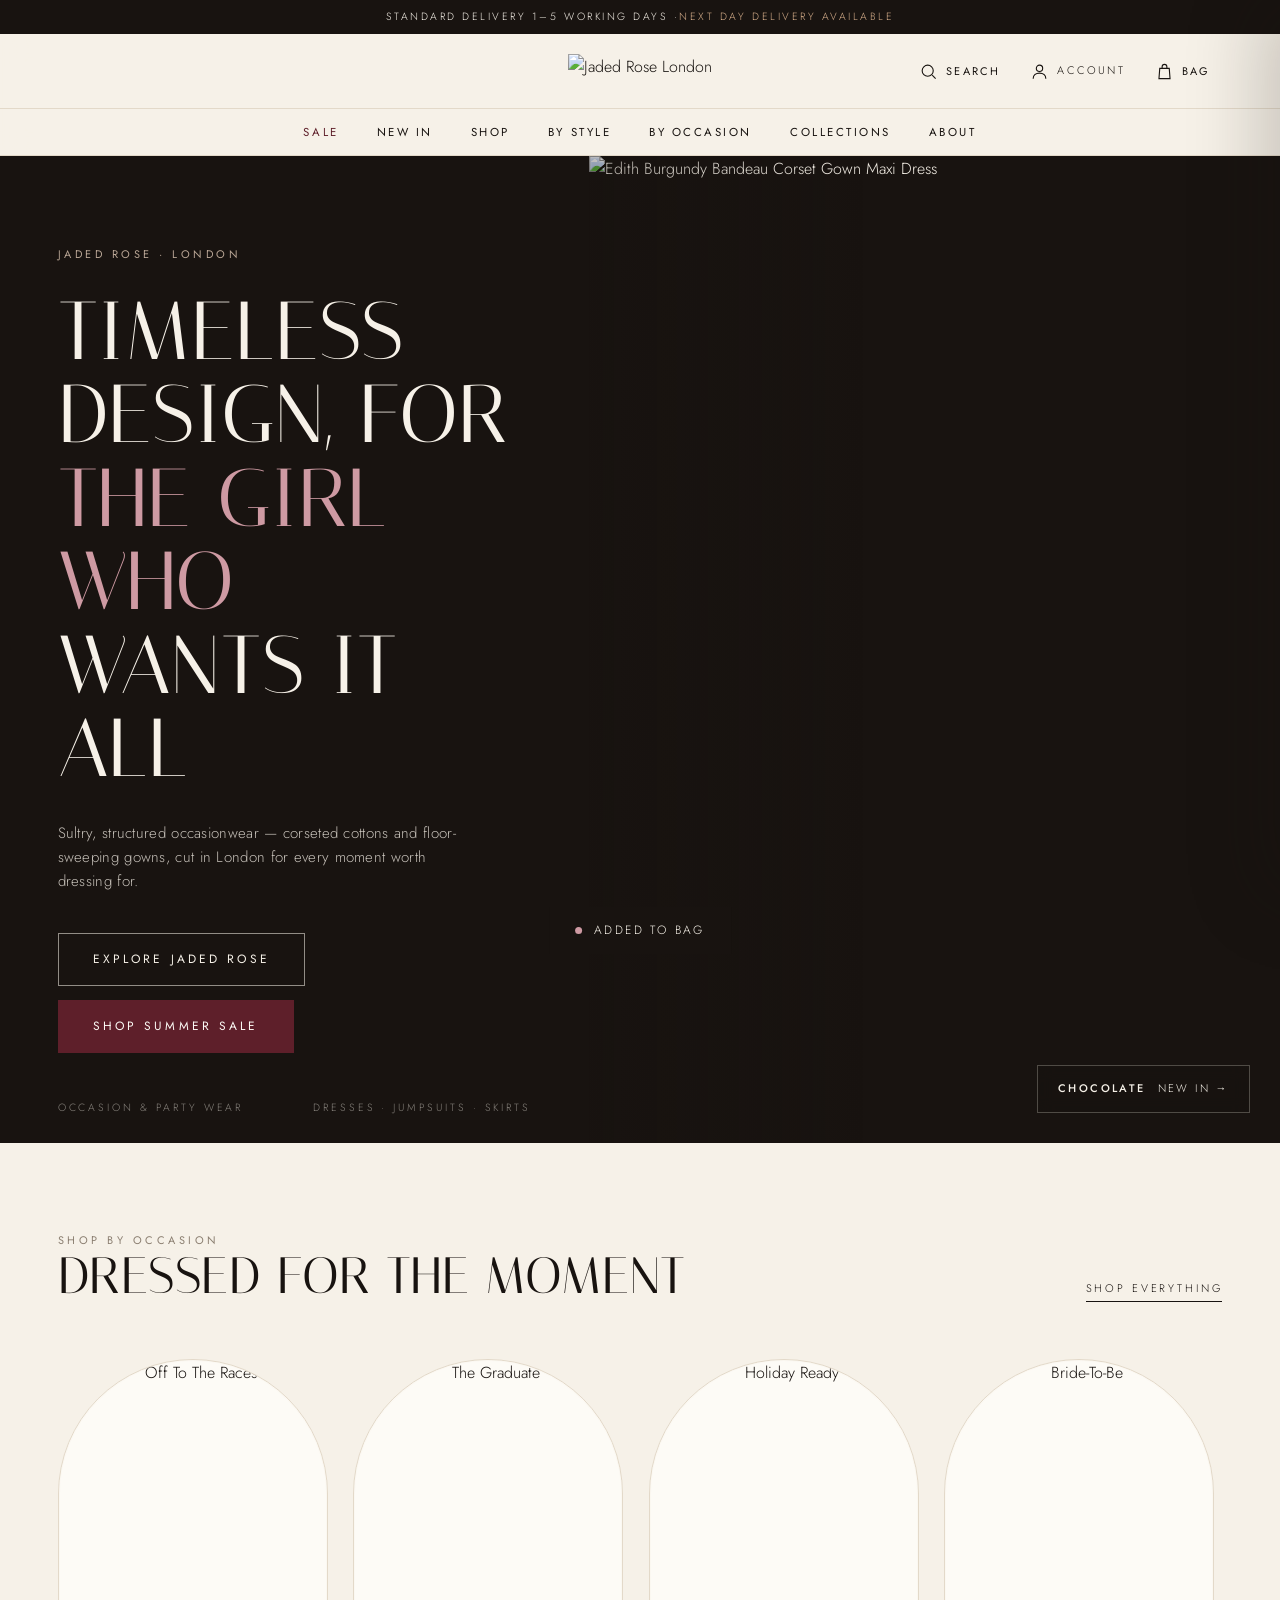
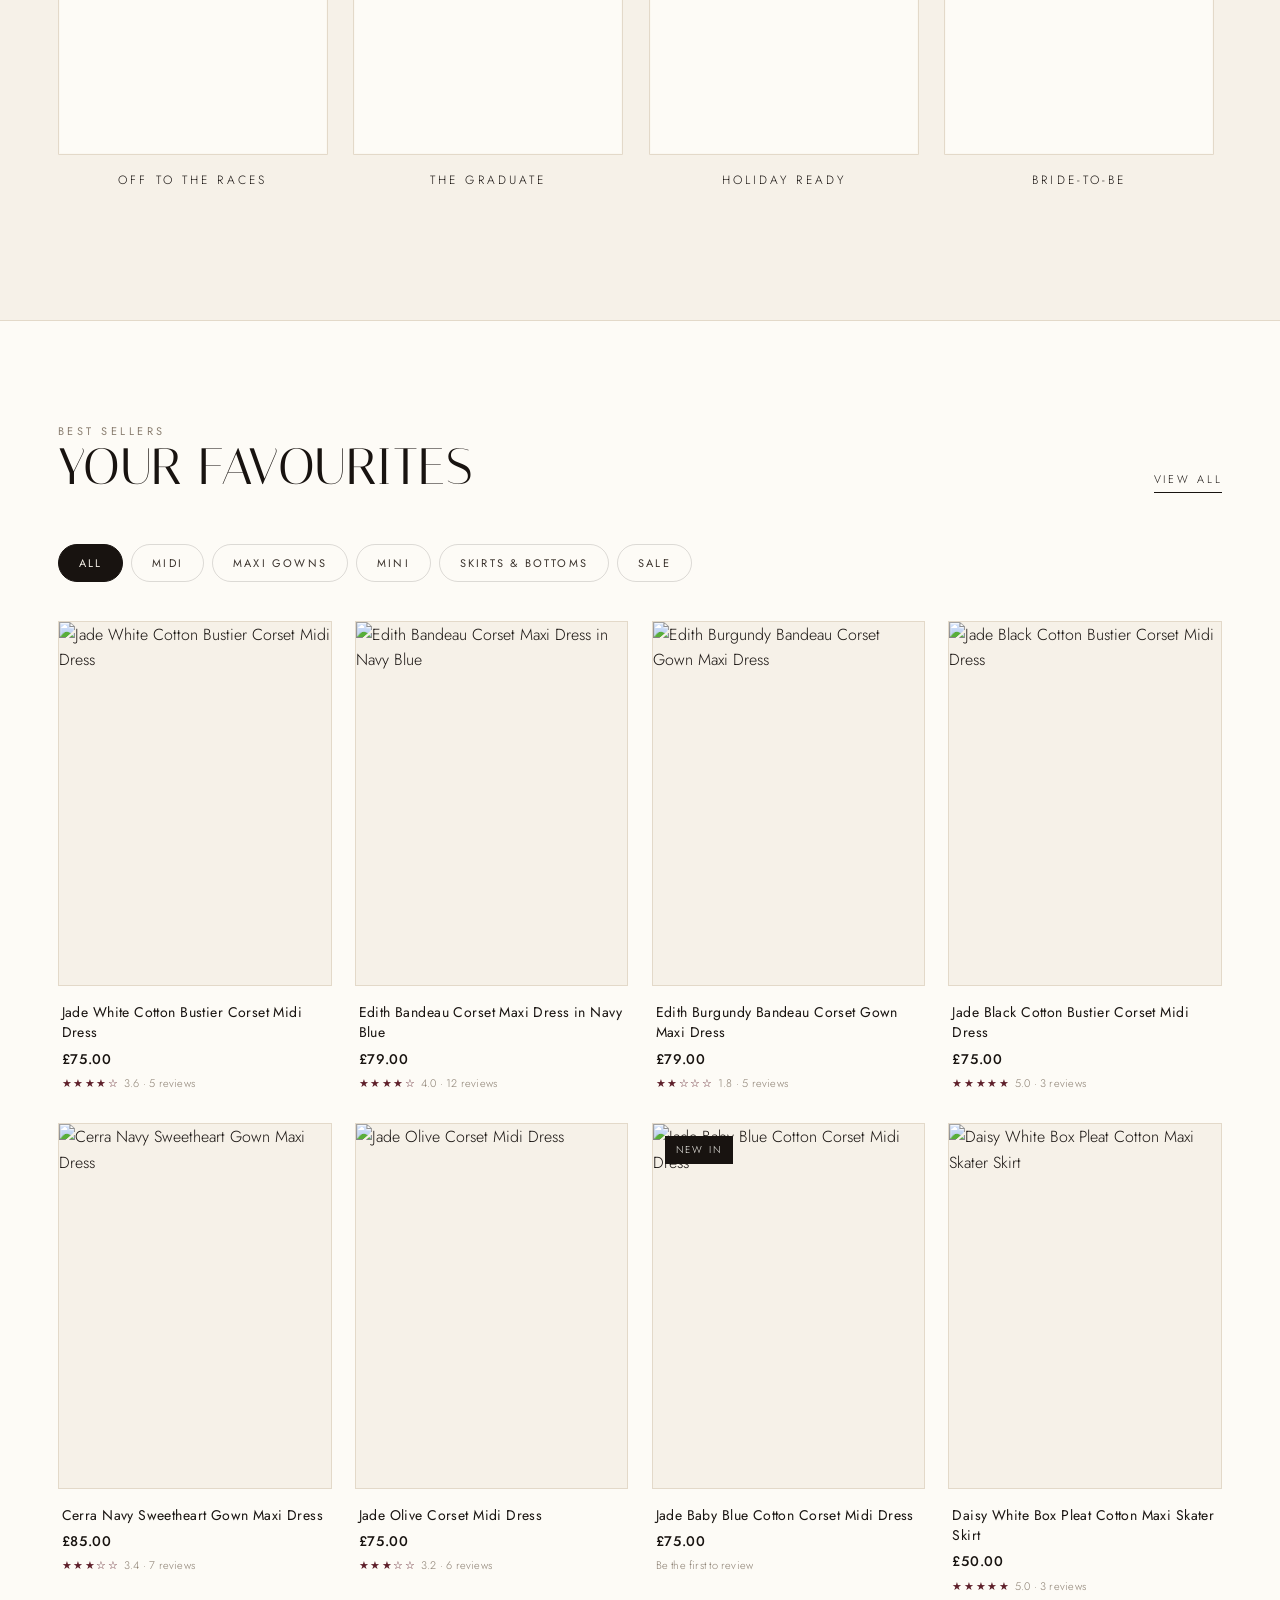
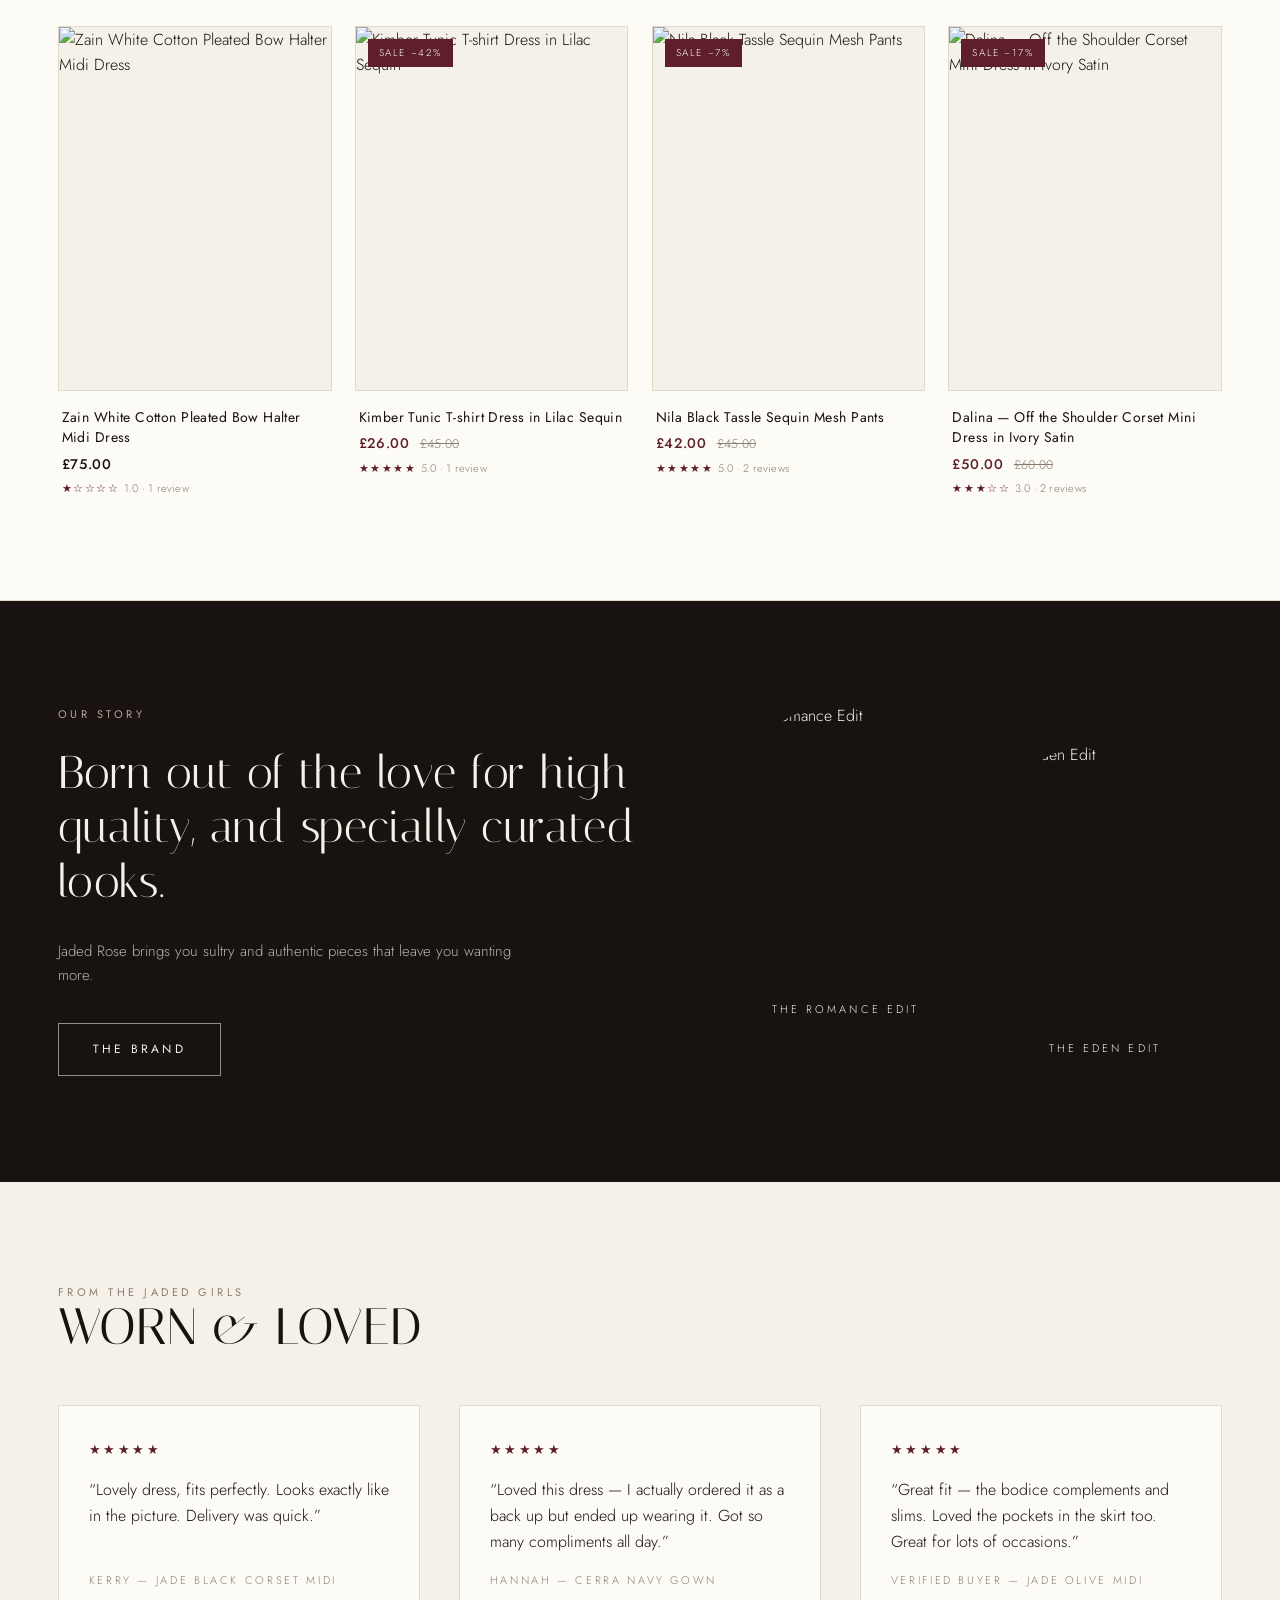
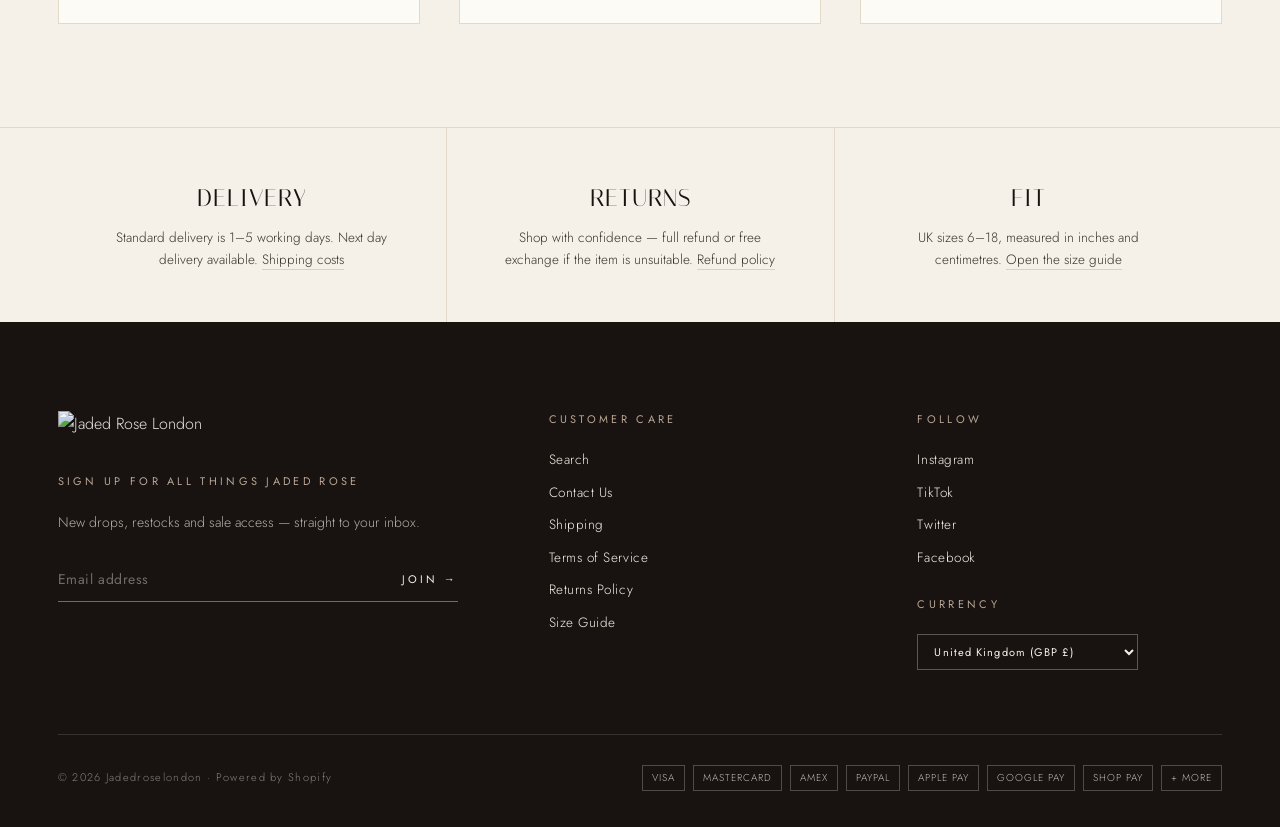
==== public/index.html @ 760ff4ae "Add Jaded Rose redesign site with Cloudflare hosting config Populate the repo with the single-page r" ====
<!DOCTYPE html>
<html lang="en-GB">
<head>
<meta charset="UTF-8">
<meta name="viewport" content="width=device-width, initial-scale=1.0">
<title>Jaded Rose | Shop Women's Dresses | Jumpsuits | Skirts and More</title>
<meta name="description" content="Discover elegance and glamour at Jaded Rose! Elevate your style with our exquisite collection of occasion and party wear dresses and jumpsuits.">
<link rel="preconnect" href="https://fonts.googleapis.com">
<link rel="preconnect" href="https://fonts.gstatic.com" crossorigin>
<link href="https://fonts.googleapis.com/css2?family=Italiana&family=Jost:ital,wght@0,300;0,400;0,500;1,300;1,400&display=swap" rel="stylesheet">
<style>
/* ============================================================
   JADED ROSE — redesign concept
   Palette   : Ink #181310 · Ivory #F6F1E8 · Chalk #FDFBF6
               Bordeaux #5E1F2A (from the Edith gown) · Bone line #E3D9C9
   Type      : Italiana (display) · Jost (UI / body)
   Signature : the arch — occasionwear is ceremony
   ============================================================ */

:root{
  --ink:#181310;
  --ink-soft:#3A322C;
  --ivory:#F6F1E8;
  --chalk:#FDFBF6;
  --bordeaux:#5E1F2A;
  --bordeaux-deep:#43141D;
  --line:#E3D9C9;
  --line-ink:rgba(24,19,16,.14);
  --muted:#8A7E70;
  --font-display:'Italiana', serif;
  --font-ui:'Jost', sans-serif;
  --ease:cubic-bezier(.22,.7,.25,1);
  --arch:999px 999px 0 0;
  --pad:clamp(20px, 4.5vw, 64px);
}

*{margin:0;padding:0;box-sizing:border-box}
html{scroll-behavior:smooth}
body{
  font-family:var(--font-ui);
  font-weight:300;
  background:var(--ivory);
  color:var(--ink);
  line-height:1.6;
  -webkit-font-smoothing:antialiased;
}
img{display:block;max-width:100%}
a{color:inherit;text-decoration:none}
button{font-family:var(--font-ui);cursor:pointer;background:none;border:none;color:inherit}
ul{list-style:none}
::selection{background:var(--bordeaux);color:var(--chalk)}

:focus-visible{outline:2px solid var(--bordeaux);outline-offset:3px}

.eyebrow{
  font-size:11px;letter-spacing:.32em;text-transform:uppercase;
  font-weight:400;color:var(--muted);
}
.display{
  font-family:var(--font-display);
  font-weight:400;line-height:1.02;letter-spacing:.01em;
}
.btn{
  display:inline-flex;align-items:center;justify-content:center;gap:10px;
  padding:16px 34px;font-size:12px;letter-spacing:.26em;text-transform:uppercase;
  font-weight:400;border:1px solid var(--ink);color:var(--ink);
  transition:background .35s var(--ease), color .35s var(--ease);
}
.btn:hover{background:var(--ink);color:var(--ivory)}
.btn--solid{background:var(--ink);color:var(--ivory)}
.btn--solid:hover{background:var(--bordeaux);border-color:var(--bordeaux);color:var(--chalk)}
.btn--ghost-light{border-color:rgba(246,241,232,.55);color:var(--ivory)}
.btn--ghost-light:hover{background:var(--ivory);color:var(--ink)}
.btn--bordeaux{background:var(--bordeaux);border-color:var(--bordeaux);color:var(--chalk)}
.btn--bordeaux:hover{background:var(--bordeaux-deep);border-color:var(--bordeaux-deep)}

/* ---------- announcement ---------- */
.announce{
  background:var(--ink);color:var(--ivory);
  font-size:10.5px;letter-spacing:.24em;text-transform:uppercase;
  text-align:center;padding:9px var(--pad);
  position:relative;overflow:hidden;height:34px;
}
.announce span{
  position:absolute;inset:0;display:flex;align-items:center;justify-content:center;
  opacity:0;transform:translateY(8px);
  transition:opacity .6s var(--ease), transform .6s var(--ease);
  padding:0 16px;white-space:nowrap;overflow:hidden;text-overflow:ellipsis;
}
.announce span.is-on{opacity:1;transform:none}
.announce em{font-style:normal;color:#D8B08C}

/* ---------- header ---------- */
.site-head{
  position:sticky;top:0;z-index:60;
  background:rgba(246,241,232,.92);
  backdrop-filter:blur(14px);
  border-bottom:1px solid var(--line);
  transition:box-shadow .3s var(--ease);
}
.site-head.is-scrolled{box-shadow:0 10px 30px rgba(24,19,16,.08)}
.head-row{
  display:grid;grid-template-columns:1fr auto 1fr;align-items:center;
  padding:0 var(--pad);height:74px;gap:20px;
}
.head-left{display:flex;align-items:center;gap:26px}
.brand img{height:34px;width:auto}
.head-right{display:flex;align-items:center;justify-content:flex-end;gap:6px}
.icon-btn{
  position:relative;display:inline-flex;align-items:center;gap:8px;
  padding:10px 12px;font-size:11px;letter-spacing:.2em;text-transform:uppercase;
}
.icon-btn svg{width:19px;height:19px;stroke:currentColor;fill:none;stroke-width:1.4}
.bag-count{
  position:absolute;top:2px;right:2px;min-width:16px;height:16px;padding:0 4px;
  background:var(--bordeaux);color:var(--chalk);border-radius:99px;
  font-size:10px;letter-spacing:0;display:flex;align-items:center;justify-content:center;
  transform:scale(0);transition:transform .3s var(--ease);
}
.bag-count.is-on{transform:scale(1)}
.burger{display:none;flex-direction:column;gap:5px;padding:12px}
.burger i{display:block;width:22px;height:1.5px;background:var(--ink)}

/* ---------- nav ---------- */
.main-nav{display:flex;justify-content:center;gap:2px;border-top:1px solid var(--line)}
.main-nav>li{position:relative}
.main-nav>li>a{
  display:block;padding:14px 18px;font-size:11.5px;letter-spacing:.22em;
  text-transform:uppercase;font-weight:400;position:relative;
}
.main-nav>li>a::after{
  content:"";position:absolute;left:18px;right:18px;bottom:10px;height:1px;
  background:var(--bordeaux);transform:scaleX(0);transform-origin:left;
  transition:transform .3s var(--ease);
}
.main-nav>li:hover>a::after,
.main-nav>li:focus-within>a::after{transform:scaleX(1)}
.nav-sale>a{color:var(--bordeaux)}
.dropdown{
  position:absolute;top:100%;left:50%;transform:translate(-50%,10px);
  min-width:230px;background:var(--chalk);border:1px solid var(--line);
  padding:14px 0;opacity:0;visibility:hidden;
  transition:opacity .28s var(--ease), transform .28s var(--ease), visibility .28s;
  box-shadow:0 24px 50px rgba(24,19,16,.12);z-index:70;
}
.main-nav>li:hover>.dropdown,
.main-nav>li:focus-within>.dropdown{opacity:1;visibility:visible;transform:translate(-50%,0)}
.dropdown a{
  display:block;padding:9px 26px;font-size:12.5px;letter-spacing:.06em;
  transition:color .2s, padding .25s var(--ease);
}
.dropdown a:hover{color:var(--bordeaux);padding-left:32px}
.dropdown .dd-label{
  padding:6px 26px 10px;font-size:10px;letter-spacing:.3em;text-transform:uppercase;
  color:var(--muted);
}

/* ---------- mobile nav ---------- */
.mob-nav{
  position:fixed;inset:0;z-index:90;background:var(--ink);color:var(--ivory);
  transform:translateX(-100%);transition:transform .5s var(--ease);
  overflow-y:auto;padding:26px var(--pad) 60px;
}
.mob-nav.is-open{transform:none}
.mob-nav-top{display:flex;justify-content:space-between;align-items:center;margin-bottom:34px}
.mob-nav-top img{height:30px}
.mob-close{font-size:26px;line-height:1;padding:8px 12px}
.mob-nav a{color:var(--ivory)}
.mob-group{border-bottom:1px solid rgba(246,241,232,.14)}
.mob-group>a,.mob-group>button{
  display:flex;width:100%;justify-content:space-between;align-items:center;
  padding:18px 2px;font-size:14px;letter-spacing:.24em;text-transform:uppercase;
  text-align:left;color:var(--ivory);
}
.mob-group>button::after{content:"+";font-size:18px;transition:transform .3s var(--ease)}
.mob-group.is-open>button::after{transform:rotate(45deg)}
.mob-sub{max-height:0;overflow:hidden;transition:max-height .45s var(--ease)}
.mob-group.is-open .mob-sub{max-height:480px}
.mob-sub a{display:block;padding:10px 14px;font-size:13.5px;letter-spacing:.05em;color:rgba(246,241,232,.82)}
.mob-sale>a{color:#D8A0A8}

/* ---------- hero ---------- */
.hero{
  display:grid;grid-template-columns:minmax(420px,46%) 1fr;
  min-height:calc(100vh - 140px);background:var(--ink);color:var(--ivory);
}
.hero-panel{
  display:flex;flex-direction:column;justify-content:center;
  padding:clamp(48px,7vw,110px) var(--pad);position:relative;overflow:hidden;
}
.hero-panel .eyebrow{color:#B9A695;margin-bottom:26px}
.hero-title{
  font-size:clamp(52px,6.4vw,104px);color:var(--ivory);
  text-transform:uppercase;
}
.hero-title .line{display:block;overflow:hidden}
.hero-title .line span{display:block;transform:translateY(110%);animation:rise 1s var(--ease) forwards}
.hero-title .line:nth-child(2) span{animation-delay:.12s}
.hero-title .line:nth-child(3) span{animation-delay:.24s;color:#CE9AA3;font-style:normal}
@keyframes rise{to{transform:none}}
.hero-sub{
  margin:30px 0 40px;max-width:400px;font-size:15px;font-weight:300;
  color:rgba(246,241,232,.78);letter-spacing:.02em;
}
.hero-ctas{display:flex;flex-wrap:wrap;gap:14px}
.hero-foot{
  position:absolute;bottom:26px;left:var(--pad);right:var(--pad);
  display:flex;justify-content:space-between;align-items:center;
  font-size:10.5px;letter-spacing:.28em;text-transform:uppercase;color:rgba(246,241,232,.5);
}
.hero-media{position:relative;overflow:hidden}
.hero-media img{
  width:100%;height:100%;object-fit:cover;object-position:top center;
  transform:scale(1.06);animation:heroSettle 2.2s var(--ease) forwards;
}
@keyframes heroSettle{to{transform:scale(1)}}
.hero-media::after{
  content:"";position:absolute;inset:0;
  background:linear-gradient(to right, rgba(24,19,16,.28), transparent 40%);
}
.hero-chip{
  position:absolute;bottom:30px;right:30px;z-index:2;
  background:rgba(24,19,16,.7);backdrop-filter:blur(8px);
  border:1px solid rgba(246,241,232,.25);color:var(--ivory);
  padding:14px 20px;font-size:11px;letter-spacing:.22em;text-transform:uppercase;
  display:flex;align-items:center;gap:12px;
  transition:background .3s var(--ease);
}
.hero-chip:hover{background:var(--bordeaux)}
.hero-chip b{font-weight:500}

/* ---------- section scaffold ---------- */
section{padding:clamp(64px,8vw,120px) var(--pad)}
.sec-head{
  display:flex;align-items:flex-end;justify-content:space-between;gap:24px;
  margin-bottom:clamp(34px,4vw,56px);
}
.sec-title{font-size:clamp(34px,4vw,58px);text-transform:uppercase}
.sec-link{
  font-size:11px;letter-spacing:.26em;text-transform:uppercase;white-space:nowrap;
  border-bottom:1px solid var(--ink);padding-bottom:4px;
  transition:color .25s, border-color .25s;
}
.sec-link:hover{color:var(--bordeaux);border-color:var(--bordeaux)}

/* reveal on scroll */
.reveal{opacity:0;transform:translateY(26px);transition:opacity .8s var(--ease), transform .8s var(--ease)}
.reveal.is-in{opacity:1;transform:none}
@media (prefers-reduced-motion: reduce){
  *,*::before,*::after{animation-duration:.001s !important;transition-duration:.001s !important}
  .reveal{opacity:1;transform:none}
  html{scroll-behavior:auto}
}

/* ---------- occasion rail (signature arches) ---------- */
.occasions{padding-top:clamp(56px,7vw,100px)}
.rail{
  display:grid;grid-auto-flow:column;grid-auto-columns:clamp(200px,22vw,270px);
  gap:clamp(14px,2vw,26px);overflow-x:auto;padding:6px 4px 22px;
  scroll-snap-type:x mandatory;scrollbar-width:thin;scrollbar-color:var(--line) transparent;
}
.rail::-webkit-scrollbar{height:4px}
.rail::-webkit-scrollbar-thumb{background:var(--line)}
.occ{scroll-snap-align:start;text-align:center}
.occ-frame{
  border-radius:var(--arch);overflow:hidden;position:relative;
  aspect-ratio:3/4.4;border:1px solid var(--line);background:var(--chalk);
}
.occ-frame img{width:100%;height:100%;object-fit:cover;transition:transform .8s var(--ease)}
.occ:hover .occ-frame img{transform:scale(1.05)}
.occ-frame::after{
  content:"";position:absolute;inset:0;border-radius:var(--arch);
  box-shadow:inset 0 0 0 1px rgba(246,241,232,.35);
}
.occ-name{
  margin-top:16px;font-size:12px;letter-spacing:.26em;text-transform:uppercase;
  display:inline-block;position:relative;padding-bottom:5px;
}
.occ-name::after{
  content:"";position:absolute;left:0;bottom:0;width:100%;height:1px;
  background:var(--bordeaux);transform:scaleX(0);transition:transform .35s var(--ease);
}
.occ:hover .occ-name::after{transform:scaleX(1)}

/* ---------- favourites grid ---------- */
.faves{background:var(--chalk);border-top:1px solid var(--line);border-bottom:1px solid var(--line)}
.tabs{display:flex;flex-wrap:wrap;gap:8px;margin-bottom:clamp(26px,3vw,40px)}
.tab{
  padding:10px 20px;font-size:11px;letter-spacing:.2em;text-transform:uppercase;
  border:1px solid var(--line-ink);border-radius:99px;color:var(--ink-soft);
  transition:all .3s var(--ease);
}
.tab:hover{border-color:var(--ink)}
.tab.is-on{background:var(--ink);border-color:var(--ink);color:var(--ivory)}
.grid{
  display:grid;grid-template-columns:repeat(4,1fr);
  gap:clamp(18px,2.4vw,34px) clamp(14px,1.8vw,26px);
}
.card{position:relative;display:flex;flex-direction:column}
.card-media{
  position:relative;overflow:hidden;background:var(--ivory);
  aspect-ratio:3/4;border:1px solid var(--line);
}
.card-media img{width:100%;height:100%;object-fit:cover;object-position:top center;transition:transform .9s var(--ease)}
.card:hover .card-media img{transform:scale(1.05)}
.badge{
  position:absolute;top:12px;left:12px;z-index:2;
  background:var(--bordeaux);color:var(--chalk);
  font-size:10px;letter-spacing:.18em;text-transform:uppercase;padding:6px 11px;
}
.badge--new{background:var(--ink)}
.card-eye{
  position:absolute;top:12px;right:12px;z-index:3;
  width:38px;height:38px;border-radius:50%;
  background:rgba(253,251,246,.9);border:1px solid var(--line);
  display:flex;align-items:center;justify-content:center;
  opacity:0;transform:translateY(-6px);
  transition:opacity .3s var(--ease), transform .3s var(--ease), background .2s;
}
.card-eye svg{width:17px;height:17px;stroke:var(--ink);fill:none;stroke-width:1.4}
.card:hover .card-eye{opacity:1;transform:none}
.card-eye:hover{background:var(--ink)}
.card-eye:hover svg{stroke:var(--ivory)}
.qadd{
  position:absolute;left:0;right:0;bottom:0;z-index:3;
  background:rgba(24,19,16,.88);backdrop-filter:blur(6px);color:var(--ivory);
  transform:translateY(101%);transition:transform .4s var(--ease);
  padding:12px 14px 14px;text-align:center;
}
.card:hover .qadd, .card.qadd-open .qadd{transform:none}
.qadd-label{font-size:9.5px;letter-spacing:.3em;text-transform:uppercase;color:rgba(246,241,232,.65);margin-bottom:9px}
.qadd-sizes{display:flex;justify-content:center;gap:6px;flex-wrap:wrap}
.qadd-sizes button{
  min-width:34px;height:34px;border:1px solid rgba(246,241,232,.35);
  color:var(--ivory);font-size:12px;letter-spacing:.04em;
  transition:all .25s var(--ease);
}
.qadd-sizes button:hover{background:var(--ivory);color:var(--ink);border-color:var(--ivory)}
.card-info{padding:16px 4px 0;display:flex;flex-direction:column;gap:5px;flex:1}
.card-name{font-size:14px;font-weight:400;letter-spacing:.03em;line-height:1.45}
.card-name a:hover{color:var(--bordeaux)}
.card-meta{display:flex;align-items:baseline;gap:10px;flex-wrap:wrap}
.price{font-size:14px;font-weight:500;letter-spacing:.05em}
.price--sale{color:var(--bordeaux)}
.price-was{font-size:12.5px;color:var(--muted);text-decoration:line-through}
.stars{font-size:11px;letter-spacing:.14em;color:var(--ink-soft)}
.stars b{color:var(--bordeaux);font-weight:400}
.stars span{color:var(--muted);letter-spacing:.02em}
.mob-qadd-toggle{display:none}

/* ---------- story band ---------- */
.story{
  background:var(--ink);color:var(--ivory);
  display:grid;grid-template-columns:1.2fr 1fr;gap:clamp(40px,6vw,110px);
  align-items:center;
}
.story .eyebrow{color:#B9A695}
.story-quote{
  font-size:clamp(30px,3.6vw,52px);margin:22px 0 30px;color:var(--ivory);
  line-height:1.18;
}
.story-quote em{font-style:normal;color:#CE9AA3}
.story p.body{color:rgba(246,241,232,.72);max-width:480px;margin-bottom:36px;font-size:15px}
.edit-tiles{display:grid;grid-template-columns:1fr 1fr;gap:clamp(14px,2vw,24px)}
.edit-tile{position:relative;border-radius:var(--arch);overflow:hidden;aspect-ratio:3/4.3}
.edit-tile img{width:100%;height:100%;object-fit:cover;transition:transform .8s var(--ease)}
.edit-tile:hover img{transform:scale(1.06)}
.edit-tile figcaption{
  position:absolute;inset:auto 0 0;padding:56px 16px 22px;text-align:center;
  background:linear-gradient(to top, rgba(24,19,16,.85), transparent);
  font-size:11px;letter-spacing:.28em;text-transform:uppercase;
}
.edit-tile:nth-child(2){margin-top:clamp(24px,3vw,44px)}

/* ---------- reviews ---------- */
.reviews-grid{display:grid;grid-template-columns:repeat(3,1fr);gap:clamp(20px,3vw,40px)}
.review{
  border:1px solid var(--line);background:var(--chalk);padding:34px 30px;
  display:flex;flex-direction:column;gap:16px;
}
.review q{font-size:16px;line-height:1.65;quotes:"“" "”"}
.review-by{font-size:11px;letter-spacing:.24em;text-transform:uppercase;color:var(--muted);margin-top:auto}
.review-stars{color:var(--bordeaux);font-size:13px;letter-spacing:.2em}

/* ---------- service strip ---------- */
.service{border-top:1px solid var(--line);padding-top:0;padding-bottom:0}
.service-grid{display:grid;grid-template-columns:repeat(3,1fr)}
.svc{
  padding:clamp(34px,4vw,54px) clamp(18px,2.6vw,40px);text-align:center;
  border-left:1px solid var(--line);
}
.svc:first-child{border-left:none}
.svc h3{font-family:var(--font-display);font-size:24px;font-weight:400;text-transform:uppercase;margin-bottom:10px;letter-spacing:.04em}
.svc p{font-size:13.5px;color:var(--ink-soft);max-width:280px;margin:0 auto}
.svc a{border-bottom:1px solid var(--line-ink)}
.svc a:hover{color:var(--bordeaux);border-color:var(--bordeaux)}

/* ---------- footer ---------- */
.foot{background:var(--ink);color:var(--ivory);padding:clamp(60px,7vw,96px) var(--pad) 36px}
.foot a:hover{color:#CE9AA3}
.foot-grid{
  display:grid;grid-template-columns:1.4fr 1fr 1fr;gap:clamp(34px,5vw,90px);
  padding-bottom:clamp(44px,5vw,70px);border-bottom:1px solid rgba(246,241,232,.14);
}
.foot h4{font-size:11px;letter-spacing:.3em;text-transform:uppercase;font-weight:400;margin-bottom:20px;color:#B9A695}
.foot-news p{color:rgba(246,241,232,.7);font-size:14px;max-width:380px;margin-bottom:24px}
.news-form{display:flex;border-bottom:1px solid rgba(246,241,232,.4);max-width:400px}
.news-form input{
  flex:1;background:none;border:none;color:var(--ivory);
  font-family:var(--font-ui);font-size:14px;letter-spacing:.04em;padding:12px 0;
}
.news-form input::placeholder{color:rgba(246,241,232,.4)}
.news-form input:focus{outline:none}
.news-form button{
  font-size:11px;letter-spacing:.26em;text-transform:uppercase;color:var(--ivory);
  padding:12px 0 12px 16px;transition:color .25s;
}
.news-form button:hover{color:#CE9AA3}
.news-ok{margin-top:14px;font-size:13px;color:#CE9AA3;display:none}
.foot-list li{margin-bottom:11px;font-size:13.5px;letter-spacing:.04em}
.foot-base{
  display:flex;flex-wrap:wrap;gap:22px;justify-content:space-between;align-items:center;
  padding-top:30px;font-size:11px;letter-spacing:.12em;color:rgba(246,241,232,.5);
}
.pay-row{display:flex;flex-wrap:wrap;gap:8px}
.pay{
  border:1px solid rgba(246,241,232,.25);padding:4px 9px;font-size:10px;
  letter-spacing:.1em;text-transform:uppercase;color:rgba(246,241,232,.75);
}
.currency-sel{
  background:none;border:1px solid rgba(246,241,232,.3);color:var(--ivory);
  font-family:var(--font-ui);font-size:11px;letter-spacing:.1em;padding:8px 12px;
}
.currency-sel option{color:var(--ink)}
.foot-logo{height:40px;width:auto;margin-bottom:22px;opacity:.95}

/* ---------- overlays / drawers / modals ---------- */
.scrim{
  position:fixed;inset:0;background:rgba(24,19,16,.5);backdrop-filter:blur(2px);
  opacity:0;visibility:hidden;transition:opacity .4s var(--ease), visibility .4s;z-index:80;
}
.scrim.is-on{opacity:1;visibility:visible}
body.is-locked{overflow:hidden}

.drawer{
  position:fixed;top:0;right:0;bottom:0;width:min(430px,100%);
  background:var(--chalk);z-index:95;display:flex;flex-direction:column;
  transform:translateX(102%);transition:transform .5s var(--ease);
  box-shadow:-30px 0 70px rgba(24,19,16,.2);
}
.drawer.is-open{transform:none}
.drawer-head{
  display:flex;justify-content:space-between;align-items:center;
  padding:22px 26px;border-bottom:1px solid var(--line);
}
.drawer-head h3{font-family:var(--font-display);font-size:24px;font-weight:400;text-transform:uppercase;letter-spacing:.05em}
.x-btn{font-size:24px;line-height:1;padding:6px 10px;transition:transform .3s var(--ease)}
.x-btn:hover{transform:rotate(90deg)}
.cart-body{flex:1;overflow-y:auto;padding:10px 26px}
.cart-empty{padding:70px 20px;text-align:center;color:var(--muted)}
.cart-empty .display{font-size:26px;color:var(--ink);margin-bottom:12px;text-transform:uppercase}
.cart-line{
  display:grid;grid-template-columns:82px 1fr auto;gap:16px;
  padding:20px 0;border-bottom:1px solid var(--line);
}
.cart-line img{width:82px;height:104px;object-fit:cover;border:1px solid var(--line)}
.cl-name{font-size:13.5px;line-height:1.4;margin-bottom:4px}
.cl-size{font-size:11px;letter-spacing:.18em;text-transform:uppercase;color:var(--muted);margin-bottom:12px}
.qty{display:inline-flex;align-items:center;border:1px solid var(--line-ink)}
.qty button{width:28px;height:28px;font-size:14px}
.qty b{width:30px;text-align:center;font-size:13px;font-weight:400}
.cl-right{display:flex;flex-direction:column;align-items:flex-end;justify-content:space-between}
.cl-price{font-size:13.5px;font-weight:500}
.cl-remove{font-size:10.5px;letter-spacing:.18em;text-transform:uppercase;color:var(--muted);border-bottom:1px solid transparent}
.cl-remove:hover{color:var(--bordeaux);border-color:var(--bordeaux)}
.cart-foot{border-top:1px solid var(--line);padding:22px 26px 26px;background:var(--chalk)}
.cart-sub{display:flex;justify-content:space-between;font-size:14px;letter-spacing:.08em;text-transform:uppercase;margin-bottom:8px}
.cart-note{font-size:12px;color:var(--muted);margin-bottom:18px}
.cart-foot .btn{width:100%}

/* search overlay */
.search-ov{
  position:fixed;inset:0;z-index:95;background:var(--ivory);
  transform:translateY(-102%);transition:transform .55s var(--ease);
  display:flex;flex-direction:column;padding:30px var(--pad) 40px;
}
.search-ov.is-open{transform:none}
.search-row{display:flex;align-items:center;gap:20px;border-bottom:1px solid var(--ink);padding-bottom:14px}
.search-row svg{width:22px;height:22px;stroke:var(--ink);fill:none;stroke-width:1.3;flex:none}
#searchInput{
  flex:1;background:none;border:none;font-family:var(--font-display);
  font-size:clamp(26px,4vw,44px);color:var(--ink);letter-spacing:.02em;
}
#searchInput::placeholder{color:var(--muted)}
#searchInput:focus{outline:none}
.search-hint{margin-top:14px;font-size:11px;letter-spacing:.24em;text-transform:uppercase;color:var(--muted)}
.search-results{
  margin-top:30px;overflow-y:auto;display:grid;
  grid-template-columns:repeat(auto-fill,minmax(210px,1fr));gap:22px;
}
.sr-card{display:flex;gap:14px;align-items:center;border:1px solid var(--line);background:var(--chalk);padding:10px;text-align:left}
.sr-card img{width:56px;height:72px;object-fit:cover}
.sr-card b{display:block;font-weight:400;font-size:13px;line-height:1.35;margin-bottom:3px}
.sr-card span{font-size:12px;color:var(--bordeaux);font-weight:500}
.sr-card:hover{border-color:var(--ink)}

/* modal (quick view / size guide) */
.modal{
  position:fixed;inset:0;z-index:96;display:flex;align-items:center;justify-content:center;
  padding:20px;opacity:0;visibility:hidden;transition:opacity .35s var(--ease), visibility .35s;
}
.modal.is-open{opacity:1;visibility:visible}
.modal-box{
  background:var(--chalk);width:min(880px,100%);max-height:92vh;overflow-y:auto;
  transform:translateY(20px);transition:transform .4s var(--ease);
  border:1px solid var(--line);position:relative;
}
.modal.is-open .modal-box{transform:none}
.modal-x{position:absolute;top:12px;right:14px;z-index:5}
.qv{display:grid;grid-template-columns:1fr 1.1fr;gap:0}
.qv-media{background:var(--ivory);padding:clamp(20px,3vw,40px);display:flex;align-items:flex-end;justify-content:center}
.qv-media .frame{border-radius:var(--arch);overflow:hidden;border:1px solid var(--line);width:100%;max-width:330px;aspect-ratio:3/4.2}
.qv-media img{width:100%;height:100%;object-fit:cover}
.qv-info{padding:clamp(26px,3.4vw,48px)}
.qv-info h3{font-family:var(--font-display);font-size:clamp(24px,2.6vw,34px);font-weight:400;line-height:1.12;margin:8px 0 10px}
.qv-price-row{display:flex;align-items:baseline;gap:12px;margin-bottom:16px}
.qv-price-row .price{font-size:19px}
.qv-desc{font-size:14px;color:var(--ink-soft);margin-bottom:24px;max-width:420px}
.qv-label{font-size:10.5px;letter-spacing:.28em;text-transform:uppercase;color:var(--muted);margin-bottom:10px;display:flex;justify-content:space-between;align-items:center}
.qv-label button{font-size:10.5px;letter-spacing:.2em;text-transform:uppercase;border-bottom:1px solid var(--line-ink);color:var(--ink-soft)}
.qv-label button:hover{color:var(--bordeaux);border-color:var(--bordeaux)}
.size-row{display:flex;gap:8px;flex-wrap:wrap;margin-bottom:26px}
.size-row button{
  min-width:44px;height:44px;border:1px solid var(--line-ink);font-size:13px;
  transition:all .25s var(--ease);
}
.size-row button:hover{border-color:var(--ink)}
.size-row button.is-on{background:var(--ink);color:var(--ivory);border-color:var(--ink)}
.qv-actions{display:flex;gap:12px;flex-wrap:wrap;align-items:stretch}
.qv-actions .btn{flex:1;min-width:200px}
.qv-full{display:inline-block;margin-top:20px;font-size:11px;letter-spacing:.24em;text-transform:uppercase;border-bottom:1px solid var(--line-ink)}
.qv-full:hover{color:var(--bordeaux);border-color:var(--bordeaux)}
.qv-service{margin-top:26px;padding-top:20px;border-top:1px solid var(--line);font-size:12.5px;color:var(--muted);display:grid;gap:6px}

/* size guide */
.sg-box{padding:clamp(28px,4vw,50px)}
.sg-box h3{font-family:var(--font-display);font-size:32px;font-weight:400;text-transform:uppercase;margin-bottom:22px}
.sg-table{width:100%;border-collapse:collapse;font-size:13px}
.sg-table th,.sg-table td{border:1px solid var(--line);padding:10px 12px;text-align:center}
.sg-table th{background:var(--ivory);font-weight:400;font-size:11px;letter-spacing:.18em;text-transform:uppercase}
.sg-table td:first-child{font-weight:500;background:var(--ivory)}
.sg-note{margin-top:18px;font-size:12.5px;color:var(--muted);max-width:560px}
.sg-note a{border-bottom:1px solid var(--line-ink)}
.sg-note a:hover{color:var(--bordeaux)}

/* toast */
.toast{
  position:fixed;bottom:26px;left:50%;transform:translate(-50%,80px);
  background:var(--ink);color:var(--ivory);padding:14px 26px;z-index:99;
  font-size:12px;letter-spacing:.2em;text-transform:uppercase;
  transition:transform .45s var(--ease);display:flex;gap:12px;align-items:center;
}
.toast.is-on{transform:translate(-50%,0)}
.toast i{width:7px;height:7px;background:#CE9AA3;border-radius:50%;font-style:normal}

/* ---------- responsive ---------- */
@media (max-width:1080px){
  .grid{grid-template-columns:repeat(3,1fr)}
  .hero{grid-template-columns:1fr}
  .hero-media{min-height:52vh;order:-1}
  .hero-panel{padding-top:56px;padding-bottom:80px}
  .story{grid-template-columns:1fr}
}
@media (max-width:860px){
  .main-nav{display:none}
  .burger{display:flex}
  .head-row{grid-template-columns:auto 1fr auto}
  .brand{justify-self:center}
  .icon-btn .icon-txt{display:none}
  .reviews-grid{grid-template-columns:1fr}
  .service-grid{grid-template-columns:1fr}
  .svc{border-left:none;border-top:1px solid var(--line)}
  .svc:first-child{border-top:none}
  .foot-grid{grid-template-columns:1fr}
  .qv{grid-template-columns:1fr}
  .qv-media .frame{max-width:260px}
}
@media (max-width:640px){
  .grid{grid-template-columns:repeat(2,1fr);gap:26px 12px}
  .qadd{display:none}
  .mob-qadd-toggle{
    display:flex;position:absolute;bottom:10px;right:10px;z-index:3;
    width:36px;height:36px;border-radius:50%;background:var(--ink);color:var(--ivory);
    align-items:center;justify-content:center;font-size:18px;line-height:1;
  }
  .card-eye{opacity:1;transform:none;width:34px;height:34px}
  .sec-head{flex-direction:column;align-items:flex-start;gap:10px}
  .hero-foot{display:none}
  .edit-tiles{grid-template-columns:1fr 1fr}
}
</style>
</head>
<body>

<!-- ══════════════ ANNOUNCEMENT ══════════════ -->
<div class="announce" aria-live="polite">
  <span class="is-on">Standard Delivery 1–5 Working Days · <em>Next Day Delivery Available</em></span>
  <span>Full refund or free exchange if the item is unsuitable</span>
  <span><em>Summer Sale</em> — now on</span>
</div>

<!-- ══════════════ HEADER ══════════════ -->
<header class="site-head" id="siteHead">
  <div class="head-row">
    <div class="head-left">
      <button class="burger" id="burgerBtn" aria-label="Open menu" aria-expanded="false">
        <i></i><i></i><i></i>
      </button>
    </div>
    <a class="brand" href="https://jadedrose.co.uk/" target="_blank" rel="noopener" aria-label="Jaded Rose home">
      <img src="https://jadedrose.co.uk/cdn/shop/files/Untitled-2_500x.png?v=1751544281" alt="Jaded Rose London">
    </a>
    <div class="head-right">
      <button class="icon-btn" id="searchBtn" aria-label="Search">
        <svg viewBox="0 0 24 24"><circle cx="11" cy="11" r="7"/><path d="M21 21l-4.3-4.3"/></svg>
        <span class="icon-txt">Search</span>
      </button>
      <a class="icon-btn" href="https://jadedrose.co.uk/account" target="_blank" rel="noopener" aria-label="Account">
        <svg viewBox="0 0 24 24"><circle cx="12" cy="8" r="4"/><path d="M4 21c0-4.4 3.6-7 8-7s8 2.6 8 7"/></svg>
        <span class="icon-txt">Account</span>
      </a>
      <button class="icon-btn" id="bagBtn" aria-label="Open bag">
        <svg viewBox="0 0 24 24"><path d="M6 8h12l1 13H5L6 8z"/><path d="M9 8V6a3 3 0 0 1 6 0v2"/></svg>
        <span class="icon-txt">Bag</span>
        <span class="bag-count" id="bagCount">0</span>
      </button>
    </div>
  </div>

  <nav aria-label="Main">
    <ul class="main-nav">
      <li class="nav-sale"><a href="https://jadedrose.co.uk/collections/sale" target="_blank" rel="noopener">Sale</a></li>
      <li><a href="https://jadedrose.co.uk/collections/new-in" target="_blank" rel="noopener">New In</a></li>
      <li>
        <a href="https://jadedrose.co.uk/collections/clothing" target="_blank" rel="noopener">Shop</a>
        <div class="dropdown">
          <a href="https://jadedrose.co.uk/collections/all-dresses" target="_blank" rel="noopener">All Dresses</a>
          <a href="https://jadedrose.co.uk/collections/mini-dresses" target="_blank" rel="noopener">Mini Dresses</a>
          <a href="https://jadedrose.co.uk/collections/midi-dresses" target="_blank" rel="noopener">Midi Dresses</a>
          <a href="https://jadedrose.co.uk/collections/midaxi-dresses" target="_blank" rel="noopener">Midaxi Dresses</a>
          <a href="https://jadedrose.co.uk/collections/maxi-dresses" target="_blank" rel="noopener">Maxi Dresses</a>
          <a href="https://jadedrose.co.uk/collections/jumpsuits" target="_blank" rel="noopener">Jumpsuits</a>
          <a href="https://jadedrose.co.uk/collections/skirts" target="_blank" rel="noopener">Skirts</a>
          <a href="https://jadedrose.co.uk/collections/bottoms" target="_blank" rel="noopener">Bottoms</a>
          <a href="https://jadedrose.co.uk/collections/co-ords" target="_blank" rel="noopener">Co-ords</a>
          <a href="https://jadedrose.co.uk/collections/tops" target="_blank" rel="noopener">Tops</a>
        </div>
      </li>
      <li>
        <a href="#occasions">By Style</a>
        <div class="dropdown">
          <a href="https://jadedrose.co.uk/collections/cotton-styles" target="_blank" rel="noopener">Cotton Styles</a>
          <a href="https://jadedrose.co.uk/collections/corset-styles" target="_blank" rel="noopener">Corset Styles</a>
          <a href="https://jadedrose.co.uk/collections/sequin-styles" target="_blank" rel="noopener">Sequin Styles</a>
          <a href="https://jadedrose.co.uk/collections/modest-styles" target="_blank" rel="noopener">Modest Styles</a>
        </div>
      </li>
      <li>
        <a href="#occasions">By Occasion</a>
        <div class="dropdown">
          <a href="https://jadedrose.co.uk/collections/off-to-the-races" target="_blank" rel="noopener">Off To The Races</a>
          <a href="https://jadedrose.co.uk/collections/the-graduate" target="_blank" rel="noopener">The Graduate</a>
          <a href="https://jadedrose.co.uk/collections/holiday-ready" target="_blank" rel="noopener">Holiday Ready</a>
          <a href="https://jadedrose.co.uk/collections/bride-to-be" target="_blank" rel="noopener">Bride-To-Be</a>
          <a href="https://jadedrose.co.uk/collections/birthday-girl" target="_blank" rel="noopener">Birthday Girl</a>
        </div>
      </li>
      <li>
        <a href="#edits">Collections</a>
        <div class="dropdown">
          <a href="https://jadedrose.co.uk/collections/the-romance-edit" target="_blank" rel="noopener">The Romance Edit</a>
          <a href="https://jadedrose.co.uk/collections/the-eden-edit" target="_blank" rel="noopener">The Eden Edit</a>
          <a href="https://jadedrose.co.uk/collections/off-to-the-races" target="_blank" rel="noopener">Off To The Races</a>
        </div>
      </li>
      <li>
        <a href="https://jadedrose.co.uk/pages/contact-us" target="_blank" rel="noopener">About</a>
        <div class="dropdown">
          <a href="https://jadedrose.co.uk/pages/the-brand" target="_blank" rel="noopener">The Brand</a>
          <a href="https://jadedrose.co.uk/pages/sustainability" target="_blank" rel="noopener">Sustainability</a>
          <a href="https://jadedrose.co.uk/pages/shop-wholesale" target="_blank" rel="noopener">Wholesale</a>
          <a href="https://jadedrose.co.uk/blogs/jaded-blogs" target="_blank" rel="noopener">Blog</a>
          <a href="https://jadedrose.co.uk/pages/contact-us" target="_blank" rel="noopener">Contact Us</a>
        </div>
      </li>
    </ul>
  </nav>
</header>

<!-- ══════════════ MOBILE NAV ══════════════ -->
<nav class="mob-nav" id="mobNav" aria-label="Mobile">
  <div class="mob-nav-top">
    <img src="https://jadedrose.co.uk/cdn/shop/files/Untitled-2-white_500x.png?v=1751544390" alt="Jaded Rose London">
    <button class="mob-close" id="mobClose" aria-label="Close menu">&times;</button>
  </div>
  <div class="mob-group mob-sale"><a href="https://jadedrose.co.uk/collections/sale" target="_blank" rel="noopener">Sale</a></div>
  <div class="mob-group"><a href="https://jadedrose.co.uk/collections/new-in" target="_blank" rel="noopener">New In</a></div>
  <div class="mob-group">
    <button type="button">Shop</button>
    <div class="mob-sub">
      <a href="https://jadedrose.co.uk/collections/all-dresses" target="_blank" rel="noopener">All Dresses</a>
      <a href="https://jadedrose.co.uk/collections/mini-dresses" target="_blank" rel="noopener">Mini Dresses</a>
      <a href="https://jadedrose.co.uk/collections/midi-dresses" target="_blank" rel="noopener">Midi Dresses</a>
      <a href="https://jadedrose.co.uk/collections/maxi-dresses" target="_blank" rel="noopener">Maxi Dresses</a>
      <a href="https://jadedrose.co.uk/collections/jumpsuits" target="_blank" rel="noopener">Jumpsuits</a>
      <a href="https://jadedrose.co.uk/collections/skirts" target="_blank" rel="noopener">Skirts</a>
      <a href="https://jadedrose.co.uk/collections/co-ords" target="_blank" rel="noopener">Co-ords</a>
      <a href="https://jadedrose.co.uk/collections/tops" target="_blank" rel="noopener">Tops</a>
    </div>
  </div>
  <div class="mob-group">
    <button type="button">By Style</button>
    <div class="mob-sub">
      <a href="https://jadedrose.co.uk/collections/cotton-styles" target="_blank" rel="noopener">Cotton Styles</a>
      <a href="https://jadedrose.co.uk/collections/corset-styles" target="_blank" rel="noopener">Corset Styles</a>
      <a href="https://jadedrose.co.uk/collections/sequin-styles" target="_blank" rel="noopener">Sequin Styles</a>
      <a href="https://jadedrose.co.uk/collections/modest-styles" target="_blank" rel="noopener">Modest Styles</a>
    </div>
  </div>
  <div class="mob-group">
    <button type="button">By Occasion</button>
    <div class="mob-sub">
      <a href="https://jadedrose.co.uk/collections/off-to-the-races" target="_blank" rel="noopener">Off To The Races</a>
      <a href="https://jadedrose.co.uk/collections/the-graduate" target="_blank" rel="noopener">The Graduate</a>
      <a href="https://jadedrose.co.uk/collections/holiday-ready" target="_blank" rel="noopener">Holiday Ready</a>
      <a href="https://jadedrose.co.uk/collections/bride-to-be" target="_blank" rel="noopener">Bride-To-Be</a>
      <a href="https://jadedrose.co.uk/collections/birthday-girl" target="_blank" rel="noopener">Birthday Girl</a>
    </div>
  </div>
  <div class="mob-group">
    <button type="button">About</button>
    <div class="mob-sub">
      <a href="https://jadedrose.co.uk/pages/the-brand" target="_blank" rel="noopener">The Brand</a>
      <a href="https://jadedrose.co.uk/pages/sustainability" target="_blank" rel="noopener">Sustainability</a>
      <a href="https://jadedrose.co.uk/pages/shop-wholesale" target="_blank" rel="noopener">Wholesale</a>
      <a href="https://jadedrose.co.uk/blogs/jaded-blogs" target="_blank" rel="noopener">Blog</a>
      <a href="https://jadedrose.co.uk/pages/contact-us" target="_blank" rel="noopener">Contact Us</a>
    </div>
  </div>
</nav>

<!-- ══════════════ HERO ══════════════ -->
<section class="hero" style="padding:0">
  <div class="hero-panel">
    <p class="eyebrow">Jaded Rose · London</p>
    <h1 class="hero-title display">
      <span class="line"><span>Timeless</span></span>
      <span class="line"><span>design, for</span></span>
      <span class="line"><span>the girl who</span></span>
      <span class="line"><span>wants it all</span></span>
    </h1>
    <p class="hero-sub">Sultry, structured occasionwear — corseted cottons and floor-sweeping gowns, cut in London for every moment worth dressing for.</p>
    <div class="hero-ctas">
      <a class="btn btn--ghost-light" href="https://jadedrose.co.uk/collections/new-in" target="_blank" rel="noopener">Explore Jaded Rose</a>
      <a class="btn btn--bordeaux" href="https://jadedrose.co.uk/collections/sale" target="_blank" rel="noopener">Shop Summer Sale</a>
    </div>
    <div class="hero-foot">
      <span>Occasion &amp; party wear</span>
      <span>Dresses · Jumpsuits · Skirts</span>
    </div>
  </div>
  <div class="hero-media">
    <img src="https://jadedrose.co.uk/cdn/shop/files/EDITH-BURGUNDY-4-jpg_1200x1200.jpg?v=1761567143" alt="Edith Burgundy Bandeau Corset Gown Maxi Dress" fetchpriority="high">
    <a class="hero-chip" href="https://jadedrose.co.uk/collections/new-in" target="_blank" rel="noopener"><b>Chocolate</b> New In →</a>
  </div>
</section>

<!-- ══════════════ OCCASIONS (signature arches) ══════════════ -->
<section class="occasions" id="occasions">
  <div class="sec-head reveal">
    <div>
      <p class="eyebrow">Shop by occasion</p>
      <h2 class="sec-title display">Dressed for the moment</h2>
    </div>
    <a class="sec-link" href="https://jadedrose.co.uk/collections/clothing" target="_blank" rel="noopener">Shop everything</a>
  </div>
  <div class="rail reveal">
    <a class="occ" href="https://jadedrose.co.uk/collections/off-to-the-races" target="_blank" rel="noopener">
      <div class="occ-frame"><img loading="lazy" src="https://jadedrose.co.uk/cdn/shop/files/JADE-GREEN-1-jpg_1200x1200.jpg?v=1761567379" alt="Off To The Races"></div>
      <span class="occ-name">Off To The Races</span>
    </a>
    <a class="occ" href="https://jadedrose.co.uk/collections/the-graduate" target="_blank" rel="noopener">
      <div class="occ-frame"><img loading="lazy" src="https://jadedrose.co.uk/cdn/shop/files/CERRA-NAVY-1-jpg_1200x1200.jpg?v=1761826020" alt="The Graduate"></div>
      <span class="occ-name">The Graduate</span>
    </a>
    <a class="occ" href="https://jadedrose.co.uk/collections/holiday-ready" target="_blank" rel="noopener">
      <div class="occ-frame"><img loading="lazy" src="https://jadedrose.co.uk/cdn/shop/files/KIMBER-LILAV-1_1200x1200.jpg?v=1751014229" alt="Holiday Ready"></div>
      <span class="occ-name">Holiday Ready</span>
    </a>
    <a class="occ" href="https://jadedrose.co.uk/collections/bride-to-be" target="_blank" rel="noopener">
      <div class="occ-frame"><img loading="lazy" src="https://jadedrose.co.uk/cdn/shop/files/ZAIN-WHITE-1_1200x1200.jpg?v=1774611672" alt="Bride-To-Be"></div>
      <span class="occ-name">Bride-To-Be</span>
    </a>
    <a class="occ" href="https://jadedrose.co.uk/collections/birthday-girl" target="_blank" rel="noopener">
      <div class="occ-frame"><img loading="lazy" src="https://jadedrose.co.uk/cdn/shop/files/NILA-NEW-3_1200x1200.jpg?v=1785144140" alt="Birthday Girl"></div>
      <span class="occ-name">Birthday Girl</span>
    </a>
  </div>
</section>

<!-- ══════════════ YOUR FAVOURITES ══════════════ -->
<section class="faves" id="favourites">
  <div class="sec-head reveal">
    <div>
      <p class="eyebrow">Best sellers</p>
      <h2 class="sec-title display">Your Favourites</h2>
    </div>
    <a class="sec-link" href="https://jadedrose.co.uk/collections/best-sellers" target="_blank" rel="noopener">View all</a>
  </div>
  <div class="tabs reveal" role="tablist" aria-label="Filter favourites">
    <button class="tab is-on" data-filter="all" role="tab" aria-selected="true">All</button>
    <button class="tab" data-filter="midi" role="tab" aria-selected="false">Midi</button>
    <button class="tab" data-filter="maxi" role="tab" aria-selected="false">Maxi Gowns</button>
    <button class="tab" data-filter="mini" role="tab" aria-selected="false">Mini</button>
    <button class="tab" data-filter="separates" role="tab" aria-selected="false">Skirts &amp; Bottoms</button>
    <button class="tab" data-filter="sale" role="tab" aria-selected="false">Sale</button>
  </div>
  <div class="grid reveal" id="productGrid"></div>
</section>

<!-- ══════════════ STORY + EDITS ══════════════ -->
<section class="story" id="edits">
  <div>
    <p class="eyebrow">Our Story</p>
    <h2 class="story-quote display">Born out of the love for high quality, and specially curated looks.</h2>
    <p class="body">Jaded Rose brings you sultry and authentic pieces that leave you wanting more.</p>
    <a class="btn btn--ghost-light" href="https://jadedrose.co.uk/pages/the-brand" target="_blank" rel="noopener">The Brand</a>
  </div>
  <div class="edit-tiles">
    <a class="edit-tile" href="https://jadedrose.co.uk/collections/the-romance-edit" target="_blank" rel="noopener">
      <img loading="lazy" src="https://jadedrose.co.uk/cdn/shop/files/DALINA-IVORY-1_1200x1200.jpg?v=1753094985" alt="The Romance Edit">
      <figcaption>The Romance Edit</figcaption>
    </a>
    <a class="edit-tile" href="https://jadedrose.co.uk/collections/the-eden-edit" target="_blank" rel="noopener">
      <img loading="lazy" src="https://jadedrose.co.uk/cdn/shop/files/DAISY-SKIRT-1-jpg_1200x1200.jpg?v=1761830225" alt="The Eden Edit">
      <figcaption>The Eden Edit</figcaption>
    </a>
  </div>
</section>

<!-- ══════════════ REVIEWS ══════════════ -->
<section>
  <div class="sec-head reveal">
    <div>
      <p class="eyebrow">From the Jaded girls</p>
      <h2 class="sec-title display">Worn &amp; loved</h2>
    </div>
  </div>
  <div class="reviews-grid reveal">
    <figure class="review">
      <span class="review-stars" aria-label="5 out of 5 stars">★★★★★</span>
      <q>Lovely dress, fits perfectly. Looks exactly like in the picture. Delivery was quick.</q>
      <figcaption class="review-by">Kerry — Jade Black Corset Midi</figcaption>
    </figure>
    <figure class="review">
      <span class="review-stars" aria-label="5 out of 5 stars">★★★★★</span>
      <q>Loved this dress — I actually ordered it as a back up but ended up wearing it. Got so many compliments all day.</q>
      <figcaption class="review-by">Hannah — Cerra Navy Gown</figcaption>
    </figure>
    <figure class="review">
      <span class="review-stars" aria-label="5 out of 5 stars">★★★★★</span>
      <q>Great fit — the bodice complements and slims. Loved the pockets in the skirt too. Great for lots of occasions.</q>
      <figcaption class="review-by">Verified buyer — Jade Olive Midi</figcaption>
    </figure>
  </div>
</section>

<!-- ══════════════ SERVICE ══════════════ -->
<section class="service">
  <div class="service-grid">
    <div class="svc reveal">
      <h3>Delivery</h3>
      <p>Standard delivery is 1–5 working days. Next day delivery available. <a href="https://jadedrose.co.uk/pages/shipping" target="_blank" rel="noopener">Shipping costs</a></p>
    </div>
    <div class="svc reveal">
      <h3>Returns</h3>
      <p>Shop with confidence — full refund or free exchange if the item is unsuitable. <a href="https://jadedrose.co.uk/policies/refund-policy" target="_blank" rel="noopener">Refund policy</a></p>
    </div>
    <div class="svc reveal">
      <h3>Fit</h3>
      <p>UK sizes 6–18, measured in inches and centimetres. <a href="#" data-open-sizeguide>Open the size guide</a></p>
    </div>
  </div>
</section>

<!-- ══════════════ FOOTER ══════════════ -->
<footer class="foot">
  <div class="foot-grid">
    <div class="foot-news">
      <img class="foot-logo" src="https://jadedrose.co.uk/cdn/shop/files/Untitled-2-white_500x.png?v=1751544390" alt="Jaded Rose London">
      <h4>Sign up for all things Jaded Rose</h4>
      <p>New drops, restocks and sale access — straight to your inbox.</p>
      <form class="news-form" id="newsForm">
        <input type="email" placeholder="Email address" aria-label="Email address" required>
        <button type="submit">Join →</button>
      </form>
      <p class="news-ok" id="newsOk">You're on the list.</p>
    </div>
    <div>
      <h4>Customer Care</h4>
      <ul class="foot-list">
        <li><a href="https://jadedrose.co.uk/search" target="_blank" rel="noopener">Search</a></li>
        <li><a href="https://jadedrose.co.uk/pages/contact-us" target="_blank" rel="noopener">Contact Us</a></li>
        <li><a href="https://jadedrose.co.uk/pages/shipping" target="_blank" rel="noopener">Shipping</a></li>
        <li><a href="https://jadedrose.co.uk/policies/terms-of-service" target="_blank" rel="noopener">Terms of Service</a></li>
        <li><a href="https://jadedrose.co.uk/policies/refund-policy" target="_blank" rel="noopener">Returns Policy</a></li>
        <li><a href="https://jadedrose.co.uk/pages/size-guide" target="_blank" rel="noopener">Size Guide</a></li>
      </ul>
    </div>
    <div>
      <h4>Follow</h4>
      <ul class="foot-list">
        <li><a href="https://instagram.com/jadedroselondon" target="_blank" rel="noopener">Instagram</a></li>
        <li><a href="https://tiktok.com/@jadedroselondon" target="_blank" rel="noopener">TikTok</a></li>
        <li><a href="https://twitter.com/jadedroselondon" target="_blank" rel="noopener">Twitter</a></li>
        <li><a href="https://facebook.com/jadedroselondon" target="_blank" rel="noopener">Facebook</a></li>
      </ul>
      <h4 style="margin-top:28px">Currency</h4>
      <select class="currency-sel" aria-label="Currency">
        <option>United Kingdom (GBP £)</option>
        <option>United States (USD $)</option>
        <option>Europe (EUR €)</option>
        <option>Australia (AUD $)</option>
        <option>Canada (CAD $)</option>
        <option>United Arab Emirates (AED د.إ)</option>
      </select>
    </div>
  </div>
  <div class="foot-base">
    <span>© 2026 Jadedroselondon · Powered by Shopify</span>
    <div class="pay-row">
      <span class="pay">Visa</span><span class="pay">Mastercard</span><span class="pay">Amex</span>
      <span class="pay">PayPal</span><span class="pay">Apple Pay</span><span class="pay">Google Pay</span>
      <span class="pay">Shop Pay</span><span class="pay">+ more</span>
    </div>
  </div>
</footer>

<!-- ══════════════ OVERLAYS ══════════════ -->
<div class="scrim" id="scrim"></div>

<aside class="drawer" id="cartDrawer" aria-label="Shopping bag" role="dialog" aria-modal="true">
  <div class="drawer-head">
    <h3>Your Bag</h3>
    <button class="x-btn" data-close aria-label="Close bag">&times;</button>
  </div>
  <div class="cart-body" id="cartBody"></div>
  <div class="cart-foot">
    <div class="cart-sub"><span>Subtotal</span><b id="cartTotal">£0.00</b></div>
    <p class="cart-note">Standard delivery 1–5 working days · Next day available. Shipping calculated at checkout.</p>
    <button class="btn btn--solid" id="checkoutBtn">Checkout</button>
  </div>
</aside>

<div class="search-ov" id="searchOv" role="dialog" aria-modal="true" aria-label="Search">
  <div class="search-row">
    <svg viewBox="0 0 24 24"><circle cx="11" cy="11" r="7"/><path d="M21 21l-4.3-4.3"/></svg>
    <input id="searchInput" type="search" placeholder="Search dresses, gowns, skirts…" autocomplete="off">
    <button class="x-btn" data-close aria-label="Close search">&times;</button>
  </div>
  <p class="search-hint" id="searchHint">Try “corset”, “maxi” or “sequin”</p>
  <div class="search-results" id="searchResults"></div>
</div>

<div class="modal" id="qvModal" role="dialog" aria-modal="true" aria-label="Quick view">
  <div class="modal-box">
    <button class="x-btn modal-x" data-close aria-label="Close quick view">&times;</button>
    <div class="qv" id="qvBody"></div>
  </div>
</div>

<div class="modal" id="sgModal" role="dialog" aria-modal="true" aria-label="Size guide">
  <div class="modal-box sg-box">
    <button class="x-btn modal-x" data-close aria-label="Close size guide">&times;</button>
    <h3 class="display">Size Guide</h3>
    <table class="sg-table">
      <thead>
        <tr><th></th><th>Bust</th><th>Waist</th><th>Hips</th></tr>
      </thead>
      <tbody>
        <tr><td>UK 6 · XXS</td><td>29 in · 73 cm</td><td>24 in · 61 cm</td><td>32 in · 81 cm</td></tr>
        <tr><td>UK 8 · XS</td><td>31 in · 78 cm</td><td>25 in · 63 cm</td><td>34 in · 86 cm</td></tr>
        <tr><td>UK 10 · S</td><td>33 in · 83 cm</td><td>27 in · 66 cm</td><td>36 in · 91 cm</td></tr>
        <tr><td>UK 12 · M</td><td>35 in · 88 cm</td><td>27 in · 69 cm</td><td>38 in · 96 cm</td></tr>
        <tr><td>UK 14 · L</td><td>37 in · 93 cm</td><td>29 in · 74 cm</td><td>40 in · 101 cm</td></tr>
        <tr><td>UK 16 · XL</td><td>39 in · 98 cm</td><td>31 in · 79 cm</td><td>42 in · 106 cm</td></tr>
        <tr><td>UK 18 · 2XL</td><td>41 in · 103 cm</td><td>33 in · 85 cm</td><td>44 in · 111 cm</td></tr>
      </tbody>
    </table>
    <p class="sg-note">Please note the sizing information provided is a general guideline and can vary slightly depending on each individual garment. For more information, talk to our customer care team — <a href="https://jadedrose.co.uk/pages/contact-us" target="_blank" rel="noopener">Contact Us</a>.</p>
  </div>
</div>

<div class="toast" id="toast" role="status"><i></i><span id="toastMsg">Added to bag</span></div>

<script>
/* ============================================================
   Catalogue — live data & images from jadedrose.co.uk (Shopify CDN)
   ============================================================ */
const CDN = "https://jadedrose.co.uk/cdn/shop/files/";
const SITE = "https://jadedrose.co.uk/products/";

const PRODUCTS = [
  {id:"jade-white", name:"Jade White Cotton Bustier Corset Midi Dress", price:75,
   img:CDN+"26_1200x1200.jpg?v=1785338455", url:SITE+"jade-vanilla-corset-midi-dress",
   cats:["midi"], rating:3.6, reviews:5, badge:null,
   desc:"A timeless statement in soft white — sculpted bustier bodice with underwired cups, hidden pockets and a gathered midi skirt. 98% cotton."},
  {id:"edith-navy", name:"Edith Bandeau Corset Maxi Dress in Navy Blue", price:79,
   img:CDN+"REETA-NAVY-1_1200x1200.jpg?v=1751277205", url:SITE+"edith-bandeau-corset-maxi-dress-in-navy-blue",
   cats:["maxi"], rating:4.0, reviews:12, badge:null,
   desc:"A sculpted corset bodice with a folded bandeau neckline and a sweeping full skirt — made for weddings, black-tie and race days."},
  {id:"edith-burgundy", name:"Edith Burgundy Bandeau Corset Gown Maxi Dress", price:79,
   img:CDN+"EDITH-BURGUNDY-4-jpg_1200x1200.jpg?v=1761567143", url:SITE+"edith-bandeau-gown-maxi-dress-in-burgundy",
   cats:["maxi"], rating:1.8, reviews:5, badge:null,
   desc:"The Edith reimagined in deep burgundy — cinching corset bodice, floor-sweeping layered skirt and hidden side pockets."},
  {id:"jade-black", name:"Jade Black Cotton Bustier Corset Midi Dress", price:75,
   img:CDN+"CORINTHIA-BLACK-2_1200x1200.jpg?v=1751277378", url:SITE+"jade-black-cotton-corset-midi-dress",
   cats:["midi"], rating:5.0, reviews:3, badge:null,
   desc:"Comfort with contour — rich black cotton, structured bust with internal shaping, and functional hidden pockets."},
  {id:"cerra-navy", name:"Cerra Navy Sweetheart Gown Maxi Dress", price:85,
   img:CDN+"CERRA-NAVY-1-jpg_1200x1200.jpg?v=1761826020", url:SITE+"cerra-navy-sweetheart-gown-maxi-dress",
   cats:["maxi"], rating:3.4, reviews:7, badge:null,
   desc:"Sweetheart cami neckline, panelled bodice and a full gathered skirt in deep navy cotton — for graduations and formal evenings."},
  {id:"jade-olive", name:"Jade Olive Corset Midi Dress", price:75,
   img:CDN+"JADE-GREEN-1-jpg_1200x1200.jpg?v=1761567379", url:SITE+"jade-olive-corset-midi-dress",
   cats:["midi"], rating:3.2, reviews:6, badge:null,
   desc:"Rich olive green with a corset-inspired bodice, internal boning, adjustable straps and hidden pockets."},
  {id:"jade-babyblue", name:"Jade Baby Blue Cotton Corset Midi Dress", price:75,
   img:CDN+"JADE-BBLUE-1_1200x1200.jpg?v=1778773693", url:SITE+"jade-baby-blue-cotton-corset-midi-dress",
   cats:["midi"], rating:null, reviews:0, badge:"new",
   desc:"A soft icy hue with a sculpted bodice, underwired cups and barely-there adjustable straps. Gathered midi skirt with pockets."},
  {id:"daisy-skirt", name:"Daisy White Box Pleat Cotton Maxi Skater Skirt", price:50,
   img:CDN+"DAISY-SKIRT-1-jpg_1200x1200.jpg?v=1761830225", url:SITE+"daisy-white-box-pleat-cotton-maxi-skirt",
   cats:["separates"], rating:5.0, reviews:3, badge:null,
   desc:"Gathered box pleats in soft breathable cotton with a smocked waistband and hidden pockets. Pairs with the Reeta corset top."},
  {id:"zain-white", name:"Zain White Cotton Pleated Bow Halter Midi Dress", price:75,
   img:CDN+"ZAIN-WHITE-1_1200x1200.jpg?v=1774611672", url:SITE+"zain-white-cotton-box-pleat-square-halter-midi-dress",
   cats:["midi"], rating:1.0, reviews:1, badge:null,
   desc:"Crisp white cotton with a square neckline, halter tie bow and full box-pleated skirt — made for bridal events and summer weddings."},
  {id:"kimber-lilac", name:"Kimber Tunic T-shirt Dress in Lilac Sequin", price:26, was:45,
   img:CDN+"KIMBER-LILAV-1_1200x1200.jpg?v=1751014229", url:SITE+"tunic-t-shirt-dress-in-lilac-sequin",
   cats:["mini","sale"], rating:5.0, reviews:1, badge:"sale",
   desc:"Light-catching lilac sequins over a soft interior lining — a relaxed-fit tunic mini for glam nights out."},
  {id:"nila-pants", name:"Nila Black Tassle Sequin Mesh Pants", price:42, was:45,
   img:CDN+"NILA-NEW-3_1200x1200.jpg?v=1785144140", url:SITE+"nila-pants-in-sheer-fabric-with-sequin-details-in-black",
   cats:["separates","sale"], rating:5.0, reviews:2, badge:"sale",
   desc:"Sheer mesh embellished with tassel sequins — a high-waist, straight-leg statement for nights out and festivals."},
  {id:"dalina-ivory", name:"Dalina — Off the Shoulder Corset Mini Dress in Ivory Satin", price:50, was:60,
   img:CDN+"DALINA-IVORY-1_1200x1200.jpg?v=1753094985", url:SITE+"dalina-off-the-shoulder-corset-mini-dress-in-ivory-satin",
   cats:["mini","sale"], rating:3.0, reviews:2, badge:"sale",
   desc:"Lustrous duchess satin with exclusive corsetry boning and sultry off-shoulder draped straps — for date nights and events."},
];
const SIZES = [6,8,10,12,14,16];
const gbp = n => "£" + n.toFixed(2);

/* ============================================================
   Product grid + filters + quick add
   ============================================================ */
const grid = document.getElementById("productGrid");

function starRow(p){
  if(!p.reviews) return '<span class="stars"><span>Be the first to review</span></span>';
  const full = Math.round(p.rating);
  const s = "★".repeat(full) + "☆".repeat(5-full);
  return `<span class="stars"><b>${s}</b> <span>${p.rating.toFixed(1)} · ${p.reviews} review${p.reviews>1?"s":""}</span></span>`;
}
function badgeFor(p){
  if(p.badge==="sale" && p.was){
    const pct = Math.round((1 - p.price/p.was)*100);
    return `<span class="badge">Sale −${pct}%</span>`;
  }
  if(p.badge==="new") return `<span class="badge badge--new">New In</span>`;
  return "";
}
function priceRow(p){
  return p.was
    ? `<span class="price price--sale">${gbp(p.price)}</span><span class="price-was">${gbp(p.was)}</span>`
    : `<span class="price">${gbp(p.price)}</span>`;
}

function renderGrid(filter){
  const list = filter==="all" ? PRODUCTS : PRODUCTS.filter(p=>p.cats.includes(filter));
  grid.innerHTML = list.map(p=>`
    <article class="card" data-id="${p.id}">
      <div class="card-media">
        ${badgeFor(p)}
        <button class="card-eye" data-qv="${p.id}" aria-label="Quick view ${p.name}">
          <svg viewBox="0 0 24 24"><path d="M2 12s3.6-7 10-7 10 7 10 7-3.6 7-10 7S2 12 2 12z"/><circle cx="12" cy="12" r="3"/></svg>
        </button>
        <a href="${p.url}" target="_blank" rel="noopener" aria-label="${p.name}">
          <img loading="lazy" src="${p.img}" alt="${p.name}">
        </a>
        <button class="mob-qadd-toggle" data-mobqadd aria-label="Quick add">+</button>
        <div class="qadd">
          <p class="qadd-label">Quick add — select size</p>
          <div class="qadd-sizes">
            ${SIZES.map(s=>`<button data-add="${p.id}" data-size="${s}">${s}</button>`).join("")}
          </div>
        </div>
      </div>
      <div class="card-info">
        <h3 class="card-name"><a href="${p.url}" target="_blank" rel="noopener">${p.name}</a></h3>
        <div class="card-meta">${priceRow(p)}</div>
        ${starRow(p)}
      </div>
    </article>`).join("");
}
renderGrid("all");

document.querySelectorAll(".tab").forEach(t=>{
  t.addEventListener("click", ()=>{
    document.querySelectorAll(".tab").forEach(x=>{x.classList.remove("is-on");x.setAttribute("aria-selected","false")});
    t.classList.add("is-on"); t.setAttribute("aria-selected","true");
    renderGrid(t.dataset.filter);
    observeReveals();
  });
});

grid.addEventListener("click", e=>{
  const add = e.target.closest("[data-add]");
  if(add){ addToBag(add.dataset.add, add.dataset.size); return; }
  const eye = e.target.closest("[data-qv]");
  if(eye){ openQuickView(eye.dataset.qv); return; }
  const mob = e.target.closest("[data-mobqadd]");
  if(mob){ mob.closest(".card").classList.toggle("qadd-open"); }
});

/* ============================================================
   Bag (in-memory) + drawer
   ============================================================ */
let bag = [];
const bagCount = document.getElementById("bagCount");
const cartBody = document.getElementById("cartBody");
const cartTotal = document.getElementById("cartTotal");

function addToBag(id, size, qty=1){
  const p = PRODUCTS.find(x=>x.id===id);
  const line = bag.find(l=>l.id===id && l.size===size);
  if(line) line.qty += qty; else bag.push({id, size, qty});
  syncBag();
  toast(`${p.name.split(" ").slice(0,3).join(" ")}… · UK ${size} added to bag`);
  openLayer(cartDrawer);
}
function syncBag(){
  const count = bag.reduce((a,l)=>a+l.qty,0);
  bagCount.textContent = count;
  bagCount.classList.toggle("is-on", count>0);
  if(!bag.length){
    cartBody.innerHTML = `<div class="cart-empty">
      <p class="display">Your bag is empty</p>
      <p>Beautiful things are waiting — start with Your Favourites.</p>
    </div>`;
  } else {
    cartBody.innerHTML = bag.map((l,i)=>{
      const p = PRODUCTS.find(x=>x.id===l.id);
      return `<div class="cart-line">
        <img src="${p.img}" alt="${p.name}">
        <div>
          <p class="cl-name">${p.name}</p>
          <p class="cl-size">Size UK ${l.size}</p>
          <span class="qty">
            <button data-cline="${i}" data-d="-1" aria-label="Decrease quantity">−</button>
            <b>${l.qty}</b>
            <button data-cline="${i}" data-d="1" aria-label="Increase quantity">+</button>
          </span>
        </div>
        <div class="cl-right">
          <span class="cl-price">${gbp(p.price*l.qty)}</span>
          <button class="cl-remove" data-crem="${i}">Remove</button>
        </div>
      </div>`;
    }).join("");
  }
  const total = bag.reduce((a,l)=>{
    const p = PRODUCTS.find(x=>x.id===l.id); return a + p.price*l.qty;
  },0);
  cartTotal.textContent = gbp(total);
}
cartBody.addEventListener("click", e=>{
  const q = e.target.closest("[data-cline]");
  if(q){
    const l = bag[+q.dataset.cline];
    l.qty += +q.dataset.d;
    if(l.qty<1) bag.splice(+q.dataset.cline,1);
    syncBag(); return;
  }
  const r = e.target.closest("[data-crem]");
  if(r){ bag.splice(+r.dataset.crem,1); syncBag(); }
});
document.getElementById("checkoutBtn").addEventListener("click", ()=>{
  toast("Demo build — checkout runs through Shopify on the live store");
});
syncBag();

/* ============================================================
   Quick view
   ============================================================ */
const qvModal = document.getElementById("qvModal");
const qvBody = document.getElementById("qvBody");
let qvSel = {id:null, size:null};

function openQuickView(id){
  const p = PRODUCTS.find(x=>x.id===id);
  qvSel = {id, size:null};
  qvBody.innerHTML = `
    <div class="qv-media"><div class="frame"><img src="${p.img}" alt="${p.name}"></div></div>
    <div class="qv-info">
      <p class="eyebrow">Jaded Rose</p>
      <h3>${p.name}</h3>
      <div class="qv-price-row">${priceRow(p)}</div>
      ${starRow(p)}
      <p class="qv-desc" style="margin-top:14px">${p.desc}</p>
      <p class="qv-label"><span>Select size — UK</span><button data-open-sizeguide>Size guide</button></p>
      <div class="size-row" id="qvSizes">
        ${SIZES.map(s=>`<button data-qvsize="${s}">${s}</button>`).join("")}
      </div>
      <div class="qv-actions">
        <button class="btn btn--solid" id="qvAdd">Add to Bag</button>
      </div>
      <a class="qv-full" href="${p.url}" target="_blank" rel="noopener">View full details on jadedrose.co.uk →</a>
      <div class="qv-service">
        <span>Standard Delivery 1–5 Working Days · Next Day Available</span>
        <span>Full refund or free exchange if the item is unsuitable</span>
      </div>
    </div>`;
  openLayer(qvModal);
}
qvBody.addEventListener("click", e=>{
  const s = e.target.closest("[data-qvsize]");
  if(s){
    qvSel.size = s.dataset.qvsize;
    qvBody.querySelectorAll("[data-qvsize]").forEach(b=>b.classList.toggle("is-on", b===s));
    return;
  }
  if(e.target.closest("#qvAdd")){
    if(!qvSel.size){ toast("Select a size first"); return; }
    closeLayers();
    addToBag(qvSel.id, qvSel.size);
  }
});

/* ============================================================
   Search
   ============================================================ */
const searchOv = document.getElementById("searchOv");
const searchInput = document.getElementById("searchInput");
const searchResults = document.getElementById("searchResults");
const searchHint = document.getElementById("searchHint");

searchInput.addEventListener("input", ()=>{
  const q = searchInput.value.trim().toLowerCase();
  if(!q){ searchResults.innerHTML=""; searchHint.textContent="Try \u201Ccorset\u201D, \u201Cmaxi\u201D or \u201Csequin\u201D"; return; }
  const hits = PRODUCTS.filter(p => (p.name+" "+p.desc+" "+p.cats.join(" ")).toLowerCase().includes(q));
  searchHint.textContent = hits.length ? `${hits.length} piece${hits.length>1?"s":""} found` : "Nothing found — try another word";
  searchResults.innerHTML = hits.map(p=>`
    <button class="sr-card" data-srqv="${p.id}">
      <img src="${p.img}" alt="">
      <span><b>${p.name}</b><span>${gbp(p.price)}</span></span>
    </button>`).join("");
});
searchResults.addEventListener("click", e=>{
  const c = e.target.closest("[data-srqv]");
  if(c){ closeLayers(); openQuickView(c.dataset.srqv); }
});

/* ============================================================
   Layer management (scrim / drawers / modals / mobile nav)
   ============================================================ */
const scrim = document.getElementById("scrim");
const cartDrawer = document.getElementById("cartDrawer");
const mobNav = document.getElementById("mobNav");
const sgModal = document.getElementById("sgModal");
const layers = [cartDrawer, mobNav, searchOv, qvModal, sgModal];

function openLayer(el){
  layers.forEach(l=>l.classList.remove("is-open"));
  el.classList.add("is-open");
  scrim.classList.add("is-on");
  document.body.classList.add("is-locked");
  if(el===searchOv) setTimeout(()=>searchInput.focus(),350);
}
function closeLayers(){
  layers.forEach(l=>l.classList.remove("is-open"));
  scrim.classList.remove("is-on");
  document.body.classList.remove("is-locked");
  document.getElementById("burgerBtn").setAttribute("aria-expanded","false");
}
scrim.addEventListener("click", closeLayers);
document.addEventListener("keydown", e=>{ if(e.key==="Escape") closeLayers(); });
document.querySelectorAll("[data-close]").forEach(b=>b.addEventListener("click", closeLayers));
document.addEventListener("click", e=>{
  if(e.target.closest("[data-open-sizeguide]")){ e.preventDefault(); openLayer(sgModal); }
});

document.getElementById("bagBtn").addEventListener("click", ()=>openLayer(cartDrawer));
document.getElementById("searchBtn").addEventListener("click", ()=>openLayer(searchOv));
document.getElementById("burgerBtn").addEventListener("click", function(){
  this.setAttribute("aria-expanded","true"); openLayer(mobNav);
});
document.getElementById("mobClose").addEventListener("click", closeLayers);
document.querySelectorAll(".mob-group > button").forEach(b=>{
  b.addEventListener("click", ()=>b.parentElement.classList.toggle("is-open"));
});

/* ============================================================
   Toast · announcement rotation · sticky shadow · reveals
   ============================================================ */
const toastEl = document.getElementById("toast");
let toastTimer;
function toast(msg){
  document.getElementById("toastMsg").textContent = msg;
  toastEl.classList.add("is-on");
  clearTimeout(toastTimer);
  toastTimer = setTimeout(()=>toastEl.classList.remove("is-on"), 2600);
}

const annSpans = document.querySelectorAll(".announce span");
let annI = 0;
setInterval(()=>{
  annSpans[annI].classList.remove("is-on");
  annI = (annI+1) % annSpans.length;
  annSpans[annI].classList.add("is-on");
}, 4200);

const head = document.getElementById("siteHead");
window.addEventListener("scroll", ()=>head.classList.toggle("is-scrolled", window.scrollY>10), {passive:true});

let io;
function observeReveals(){
  if(io) io.disconnect();
  io = new IntersectionObserver(es=>{
    es.forEach(en=>{ if(en.isIntersecting){ en.target.classList.add("is-in"); io.unobserve(en.target);} });
  }, {threshold:.12});
  document.querySelectorAll(".reveal").forEach(el=>io.observe(el));
}
observeReveals();

document.getElementById("newsForm").addEventListener("submit", e=>{
  e.preventDefault();
  document.getElementById("newsOk").style.display="block";
  e.target.querySelector("input").value="";
});
</script>
</body>
</html>
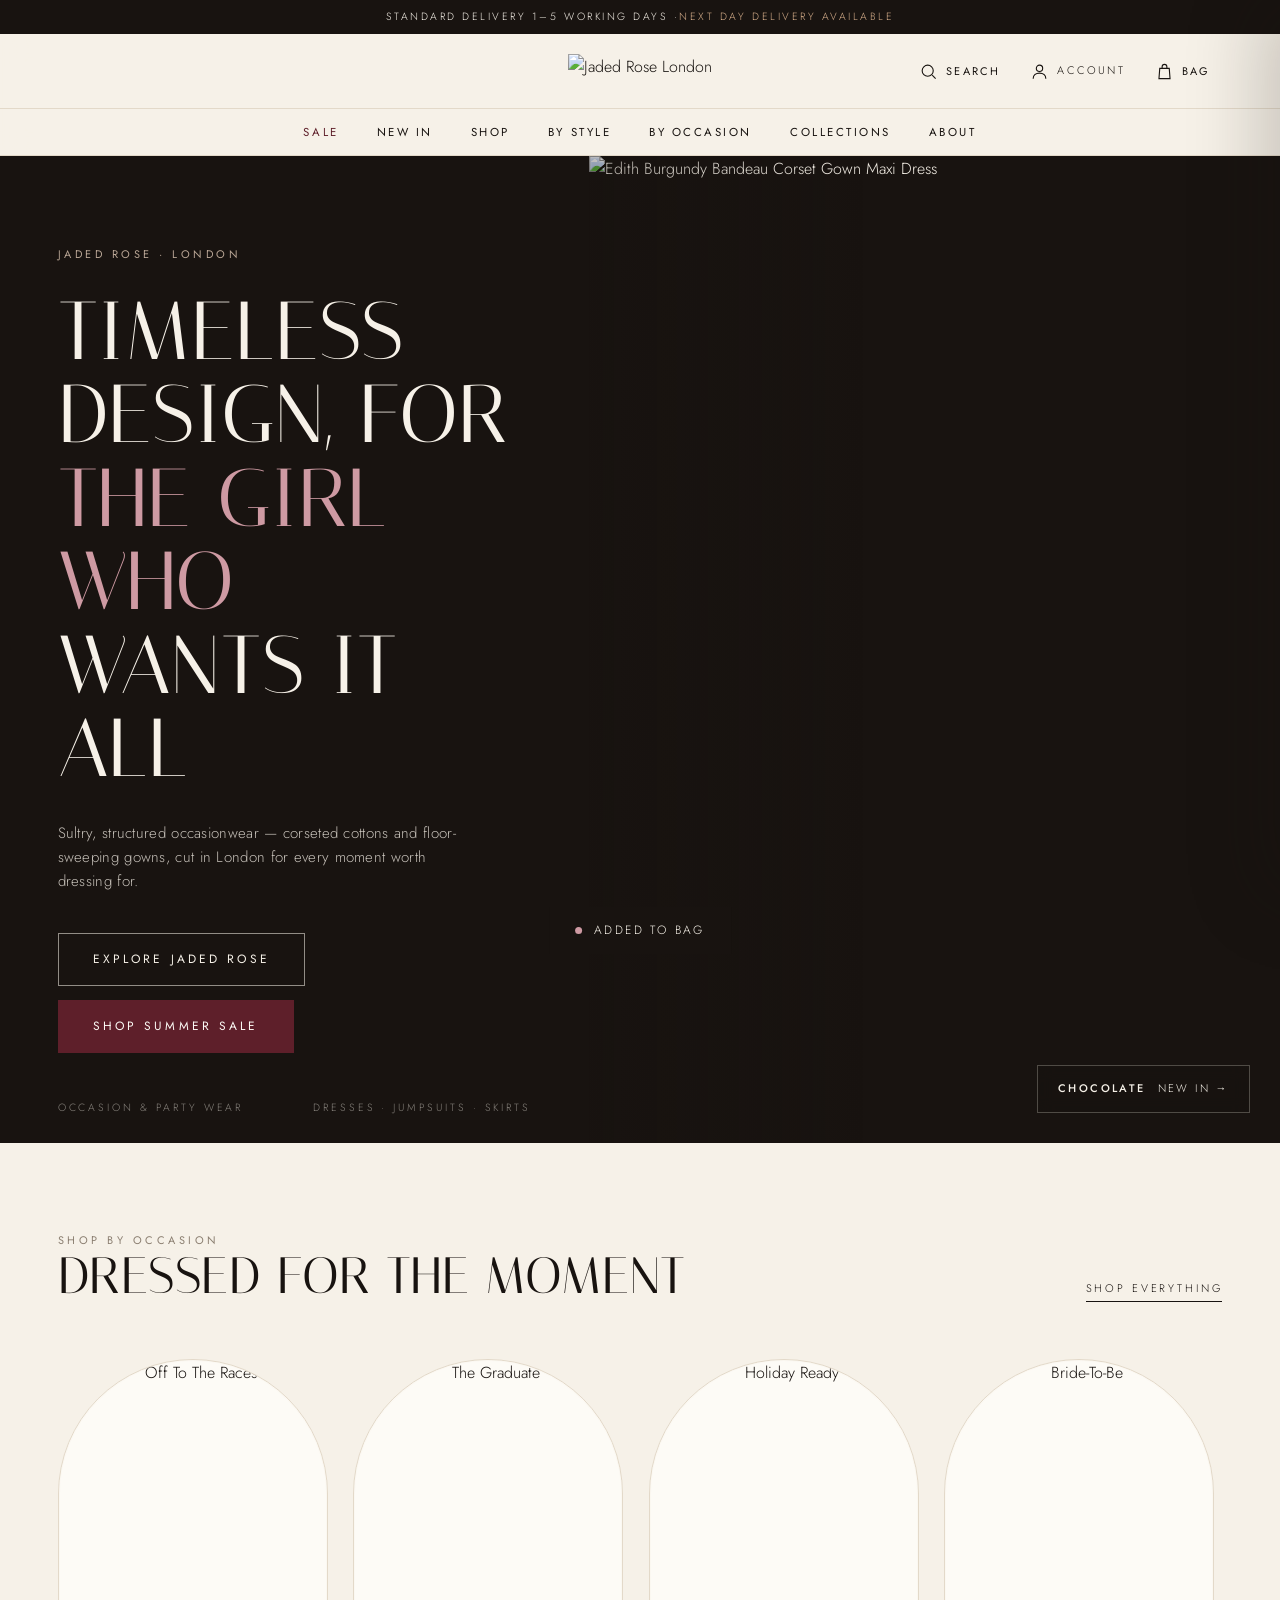
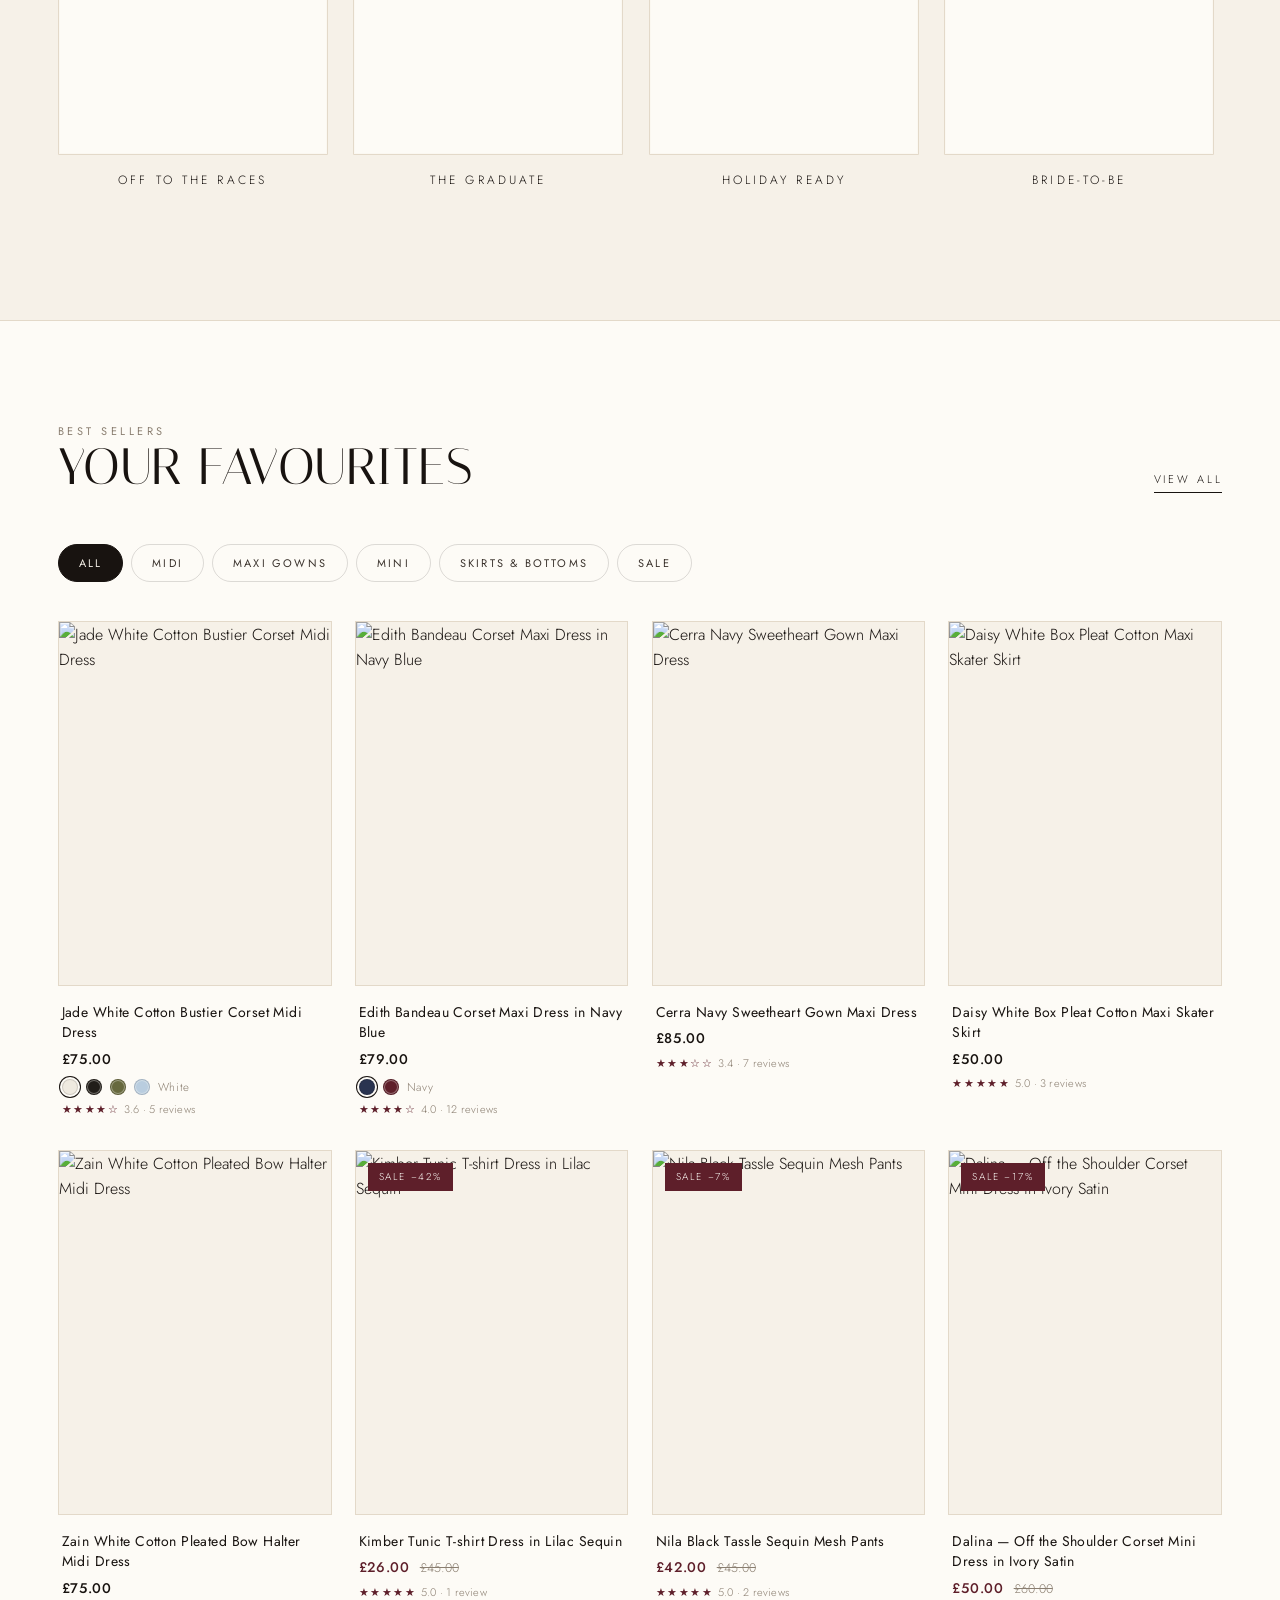
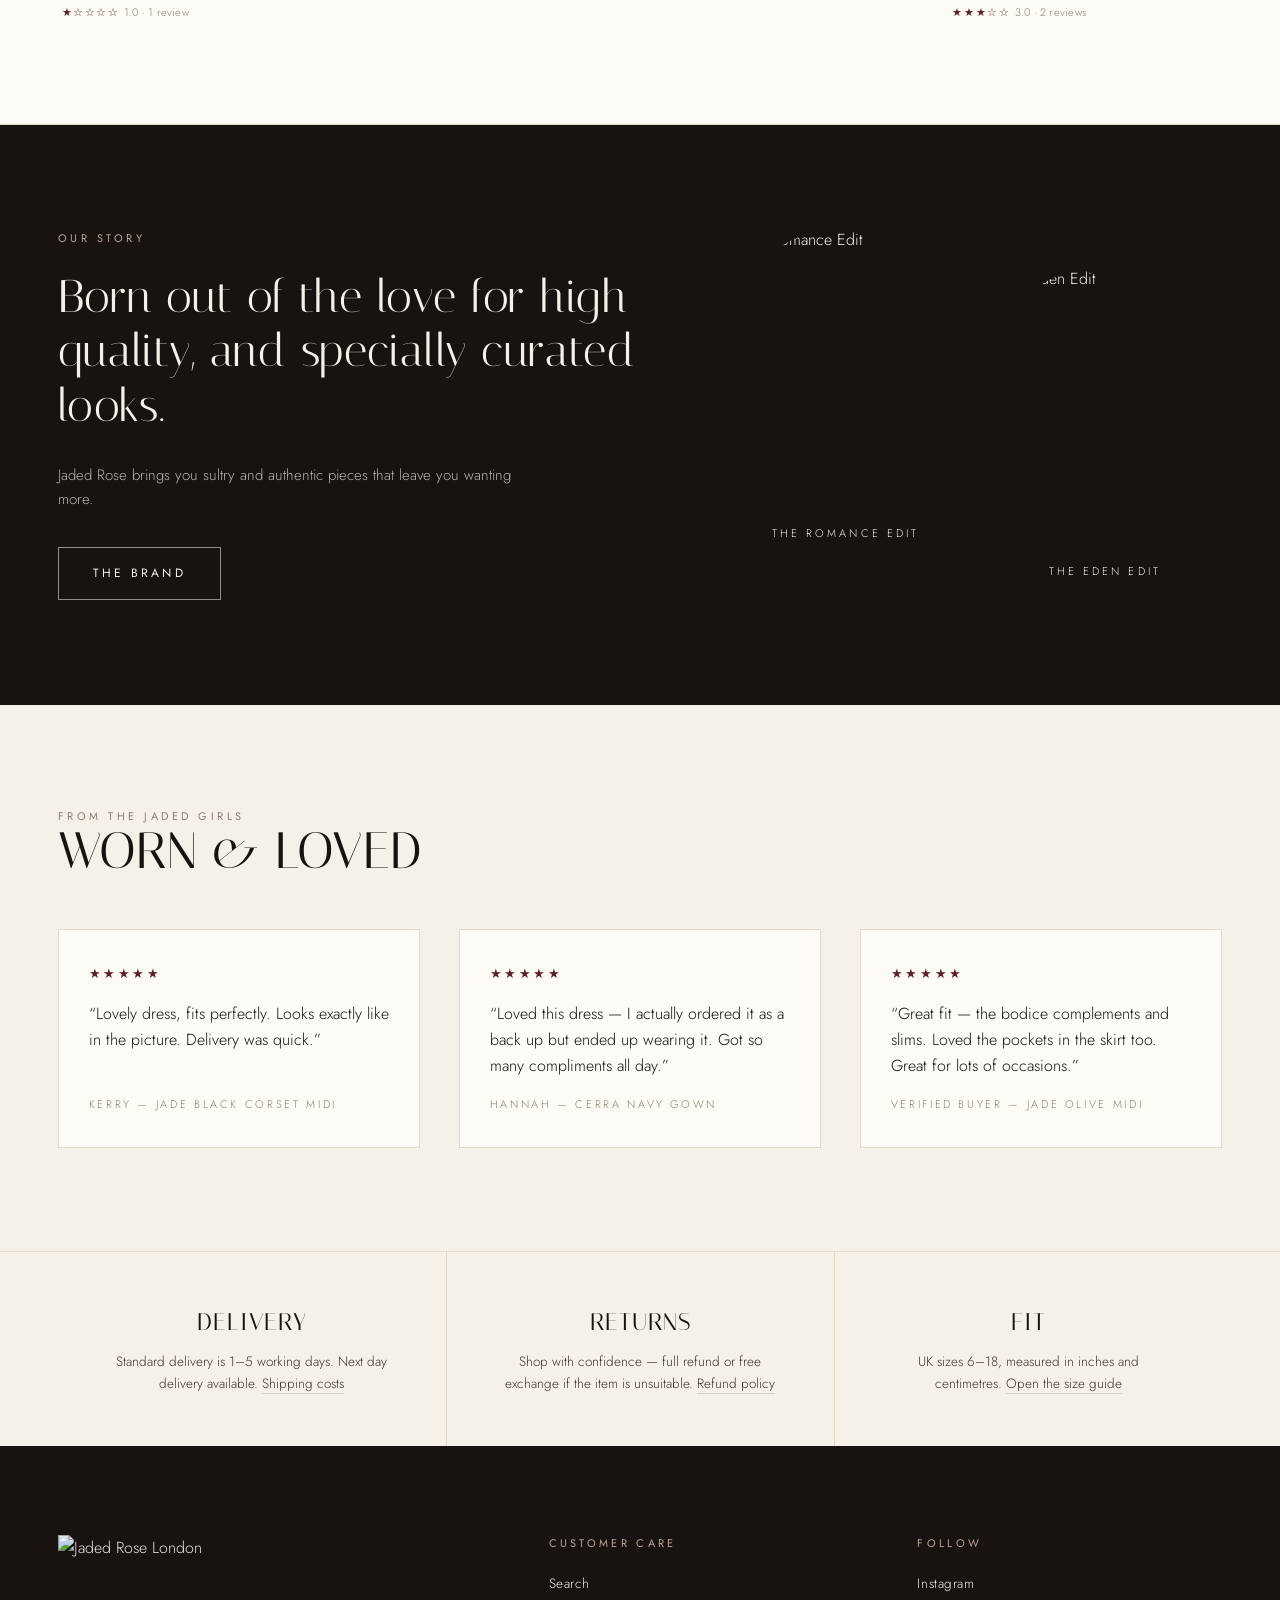
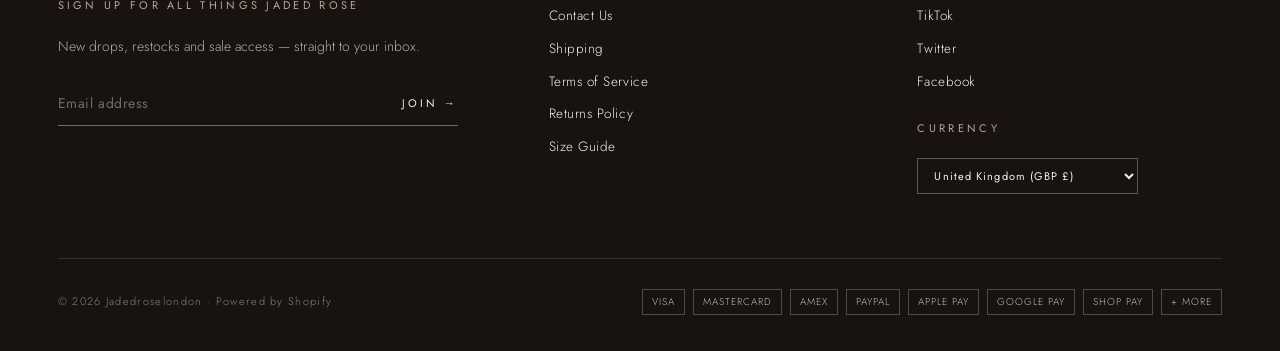
==== commit 8be57c41: "Let shoppers switch a style's colour in place Styles sold in several colours were listed as separate" ====
--- a/public/index.html
+++ b/public/index.html
@@ -347,6 +347,20 @@
 .stars b{color:var(--bordeaux);font-weight:400}
 .stars span{color:var(--muted);letter-spacing:.02em}
 .mob-qadd-toggle{display:none}
+
+/* colour swatches */
+.swatch-row{display:flex;align-items:center;gap:8px;margin-top:3px}
+.swatch{
+  width:16px;height:16px;border-radius:50%;padding:0;flex:none;
+  background:var(--sw);border:1px solid var(--line-ink);
+  box-shadow:inset 0 0 0 1px rgba(253,251,246,.35);
+  transition:transform .25s var(--ease), box-shadow .25s var(--ease);
+}
+.swatch:hover{transform:scale(1.18)}
+.swatch.is-on{box-shadow:0 0 0 2px var(--chalk), 0 0 0 3px var(--ink)}
+.swatch-label{font-size:11.5px;letter-spacing:.06em;color:var(--muted)}
+.swatch-row--qv{margin-bottom:26px}
+.swatch-row--qv .swatch{width:22px;height:22px}
 
 /* ---------- story band ---------- */
 .story{
@@ -1013,19 +1027,19 @@
 const PRODUCTS = [
   {id:"jade-white", name:"Jade White Cotton Bustier Corset Midi Dress", price:75,
    img:CDN+"26_1200x1200.jpg?v=1785338455", url:SITE+"jade-vanilla-corset-midi-dress",
-   cats:["midi"], rating:3.6, reviews:5, badge:null,
+   cats:["midi"], family:"jade", colour:{name:"White", hex:"#EFEAE0"}, rating:3.6, reviews:5, badge:null,
    desc:"A timeless statement in soft white — sculpted bustier bodice with underwired cups, hidden pockets and a gathered midi skirt. 98% cotton."},
   {id:"edith-navy", name:"Edith Bandeau Corset Maxi Dress in Navy Blue", price:79,
    img:CDN+"REETA-NAVY-1_1200x1200.jpg?v=1751277205", url:SITE+"edith-bandeau-corset-maxi-dress-in-navy-blue",
-   cats:["maxi"], rating:4.0, reviews:12, badge:null,
+   cats:["maxi"], family:"edith", colour:{name:"Navy", hex:"#2A3450"}, rating:4.0, reviews:12, badge:null,
    desc:"A sculpted corset bodice with a folded bandeau neckline and a sweeping full skirt — made for weddings, black-tie and race days."},
   {id:"edith-burgundy", name:"Edith Burgundy Bandeau Corset Gown Maxi Dress", price:79,
    img:CDN+"EDITH-BURGUNDY-4-jpg_1200x1200.jpg?v=1761567143", url:SITE+"edith-bandeau-gown-maxi-dress-in-burgundy",
-   cats:["maxi"], rating:1.8, reviews:5, badge:null,
+   cats:["maxi"], family:"edith", colour:{name:"Burgundy", hex:"#5E1F2A"}, rating:1.8, reviews:5, badge:null,
    desc:"The Edith reimagined in deep burgundy — cinching corset bodice, floor-sweeping layered skirt and hidden side pockets."},
   {id:"jade-black", name:"Jade Black Cotton Bustier Corset Midi Dress", price:75,
    img:CDN+"CORINTHIA-BLACK-2_1200x1200.jpg?v=1751277378", url:SITE+"jade-black-cotton-corset-midi-dress",
-   cats:["midi"], rating:5.0, reviews:3, badge:null,
+   cats:["midi"], family:"jade", colour:{name:"Black", hex:"#211D19"}, rating:5.0, reviews:3, badge:null,
    desc:"Comfort with contour — rich black cotton, structured bust with internal shaping, and functional hidden pockets."},
   {id:"cerra-navy", name:"Cerra Navy Sweetheart Gown Maxi Dress", price:85,
    img:CDN+"CERRA-NAVY-1-jpg_1200x1200.jpg?v=1761826020", url:SITE+"cerra-navy-sweetheart-gown-maxi-dress",
@@ -1033,11 +1047,11 @@
    desc:"Sweetheart cami neckline, panelled bodice and a full gathered skirt in deep navy cotton — for graduations and formal evenings."},
   {id:"jade-olive", name:"Jade Olive Corset Midi Dress", price:75,
    img:CDN+"JADE-GREEN-1-jpg_1200x1200.jpg?v=1761567379", url:SITE+"jade-olive-corset-midi-dress",
-   cats:["midi"], rating:3.2, reviews:6, badge:null,
+   cats:["midi"], family:"jade", colour:{name:"Olive", hex:"#67693E"}, rating:3.2, reviews:6, badge:null,
    desc:"Rich olive green with a corset-inspired bodice, internal boning, adjustable straps and hidden pockets."},
   {id:"jade-babyblue", name:"Jade Baby Blue Cotton Corset Midi Dress", price:75,
    img:CDN+"JADE-BBLUE-1_1200x1200.jpg?v=1778773693", url:SITE+"jade-baby-blue-cotton-corset-midi-dress",
-   cats:["midi"], rating:null, reviews:0, badge:"new",
+   cats:["midi"], family:"jade", colour:{name:"Baby Blue", hex:"#B9CDDF"}, rating:null, reviews:0, badge:"new",
    desc:"A soft icy hue with a sculpted bodice, underwired cups and barely-there adjustable straps. Gathered midi skirt with pockets."},
   {id:"daisy-skirt", name:"Daisy White Box Pleat Cotton Maxi Skater Skirt", price:50,
    img:CDN+"DAISY-SKIRT-1-jpg_1200x1200.jpg?v=1761830225", url:SITE+"daisy-white-box-pleat-cotton-maxi-skirt",
@@ -1088,9 +1102,22 @@
     : `<span class="price">${gbp(p.price)}</span>`;
 }
 
-function renderGrid(filter){
-  const list = filter==="all" ? PRODUCTS : PRODUCTS.filter(p=>p.cats.includes(filter));
-  grid.innerHTML = list.map(p=>`
+/* colour families — one card per style, swatches swap the variant in place */
+const familyChoice = {};
+function variantsOf(p){
+  return p.family ? PRODUCTS.filter(x=>x.family===p.family) : [p];
+}
+function swatchRow(p, attr, cls=""){
+  const vs = variantsOf(p);
+  if(vs.length<2) return "";
+  return `<div class="swatch-row ${cls}" role="group" aria-label="Colour options">
+    ${vs.map(v=>`<button class="swatch ${v.id===p.id?"is-on":""}" style="--sw:${v.colour.hex}" ${attr}="${v.id}" aria-pressed="${v.id===p.id}" aria-label="Colour: ${v.colour.name}" title="${v.colour.name}"></button>`).join("")}
+    <span class="swatch-label">${p.colour.name}</span>
+  </div>`;
+}
+
+function cardHTML(p){
+  return `
     <article class="card" data-id="${p.id}">
       <div class="card-media">
         ${badgeFor(p)}
@@ -1111,11 +1138,33 @@
       <div class="card-info">
         <h3 class="card-name"><a href="${p.url}" target="_blank" rel="noopener">${p.name}</a></h3>
         <div class="card-meta">${priceRow(p)}</div>
+        ${swatchRow(p, "data-swap")}
         ${starRow(p)}
       </div>
-    </article>`).join("");
+    </article>`;
+}
+
+function renderGrid(filter){
+  const seen = new Set();
+  const list = [];
+  for(const p of PRODUCTS){
+    if(filter!=="all" && !p.cats.includes(filter)) continue;
+    if(!p.family){ list.push(p); continue; }
+    if(seen.has(p.family)) continue;
+    seen.add(p.family);
+    const chosen = PRODUCTS.find(x=>x.id===familyChoice[p.family]);
+    list.push(chosen && (filter==="all" || chosen.cats.includes(filter)) ? chosen : p);
+  }
+  grid.innerHTML = list.map(cardHTML).join("");
 }
 renderGrid("all");
+
+function swapGridCard(p){
+  familyChoice[p.family] = p.id;
+  const ids = variantsOf(p).map(v=>v.id);
+  const card = [...grid.querySelectorAll(".card")].find(c=>ids.includes(c.dataset.id));
+  if(card) card.outerHTML = cardHTML(p);
+}
 
 document.querySelectorAll(".tab").forEach(t=>{
   t.addEventListener("click", ()=>{
@@ -1127,6 +1176,8 @@
 });
 
 grid.addEventListener("click", e=>{
+  const sw = e.target.closest("[data-swap]");
+  if(sw){ swapGridCard(PRODUCTS.find(x=>x.id===sw.dataset.swap)); return; }
   const add = e.target.closest("[data-add]");
   if(add){ addToBag(add.dataset.add, add.dataset.size); return; }
   const eye = e.target.closest("[data-qv]");
@@ -1220,6 +1271,7 @@
       <div class="qv-price-row">${priceRow(p)}</div>
       ${starRow(p)}
       <p class="qv-desc" style="margin-top:14px">${p.desc}</p>
+      ${swatchRow(p, "data-qvswap", "swatch-row--qv")}
       <p class="qv-label"><span>Select size — UK</span><button data-open-sizeguide>Size guide</button></p>
       <div class="size-row" id="qvSizes">
         ${SIZES.map(s=>`<button data-qvsize="${s}">${s}</button>`).join("")}
@@ -1236,6 +1288,13 @@
   openLayer(qvModal);
 }
 qvBody.addEventListener("click", e=>{
+  const v = e.target.closest("[data-qvswap]");
+  if(v){
+    const np = PRODUCTS.find(x=>x.id===v.dataset.qvswap);
+    swapGridCard(np);
+    openQuickView(np.id);
+    return;
+  }
   const s = e.target.closest("[data-qvsize]");
   if(s){
     qvSel.size = s.dataset.qvsize;
